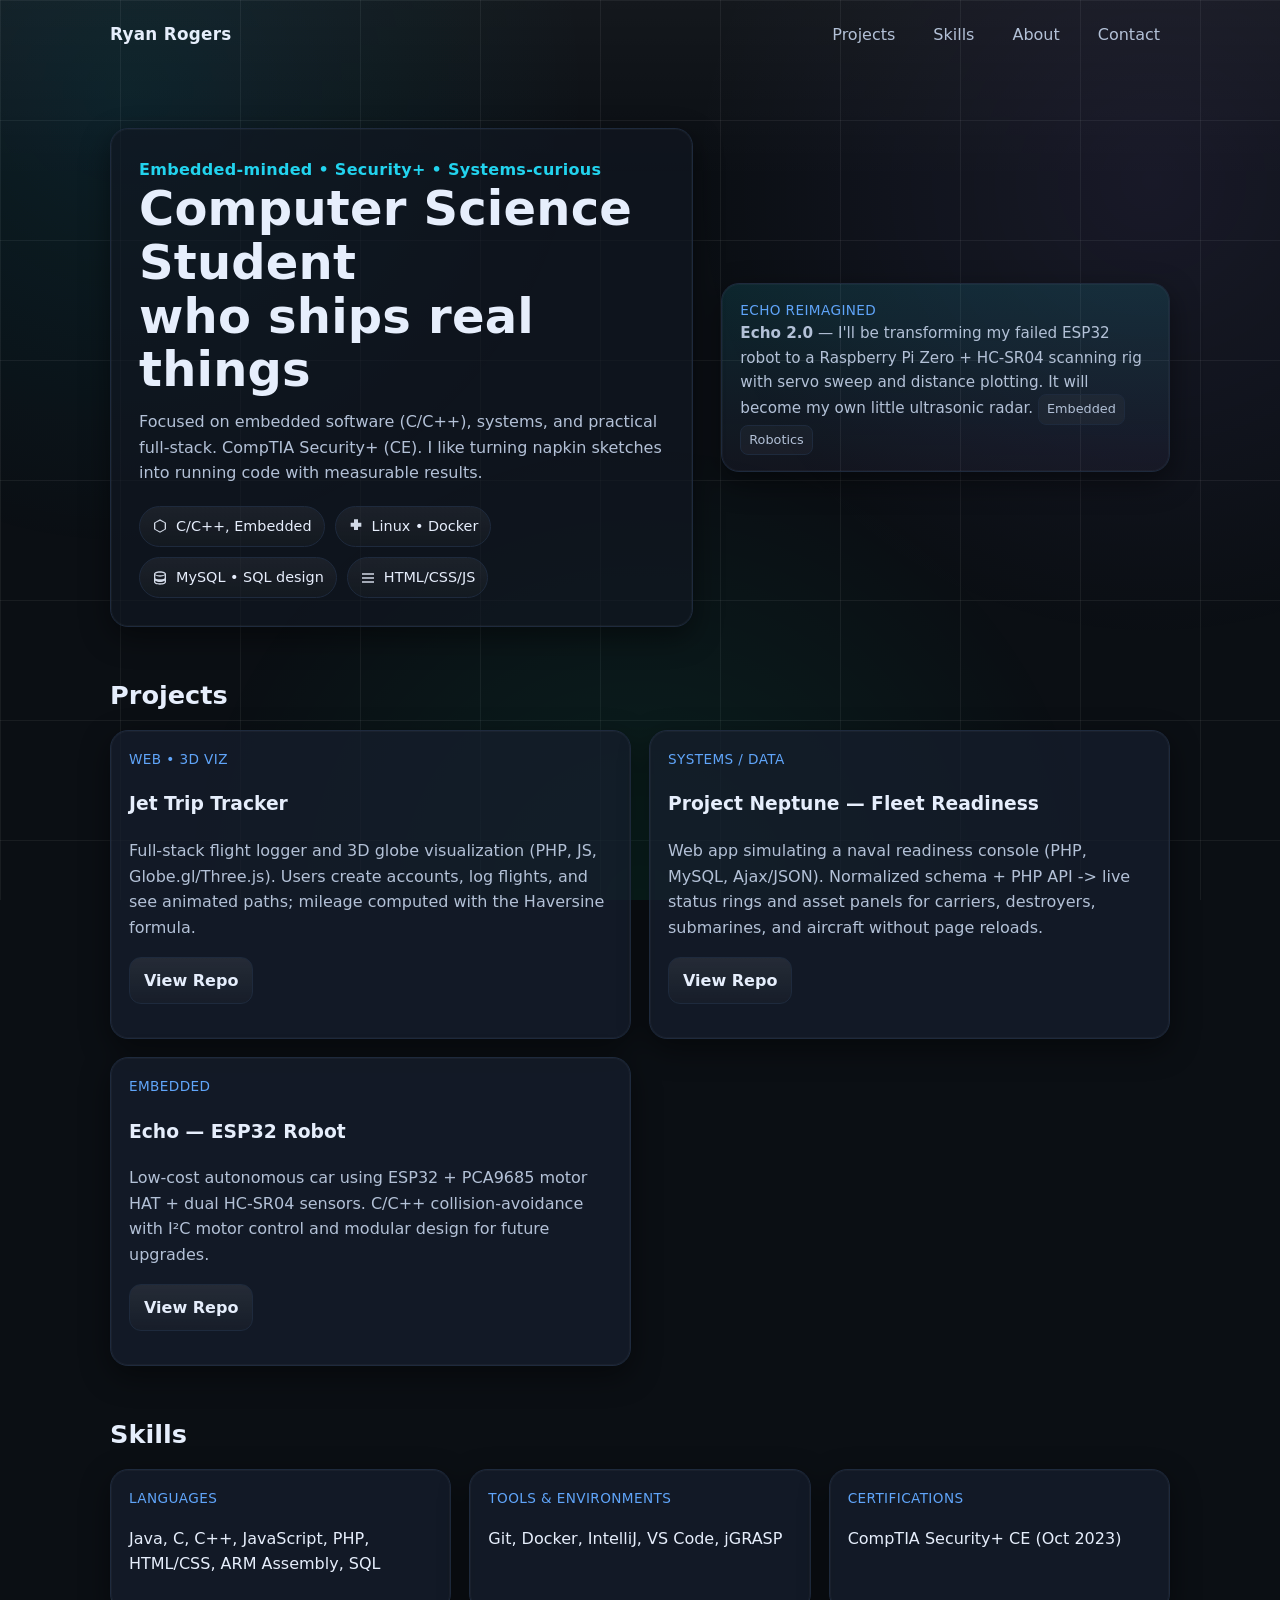
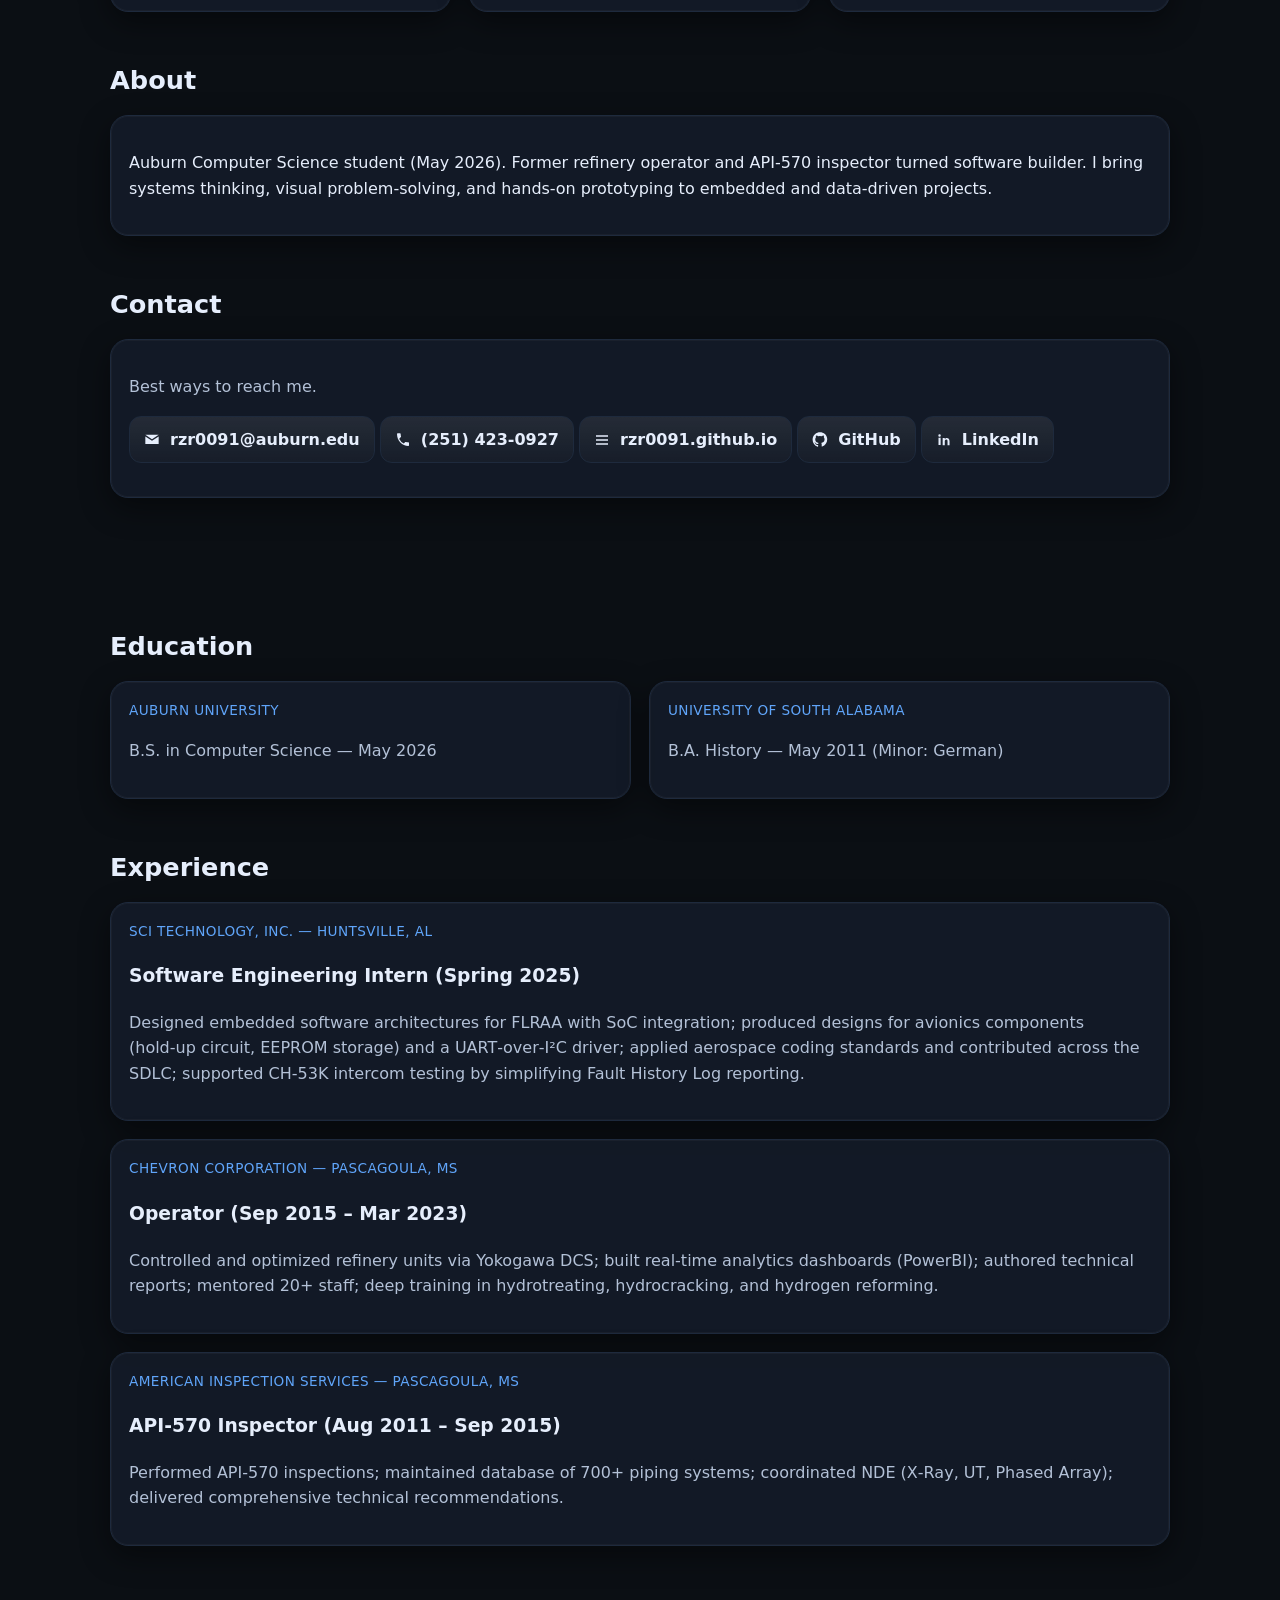
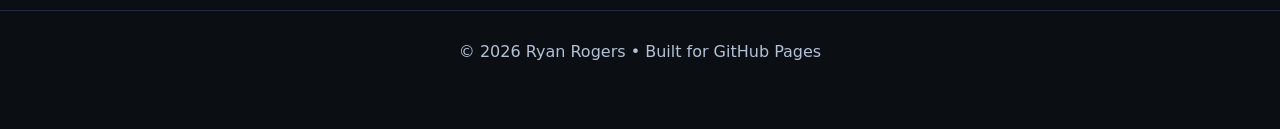
==== index.html @ a88a191d "Add files via upload" ====
<!DOCTYPE html>
<html lang="en">
<head>
  <meta charset="UTF-8" />
  <meta name="viewport" content="width=device-width, initial-scale=1" />
  <title>Broschefski • Portfolio</title>
  <meta name="description" content="Portfolio of a Computer Science student focusing on embedded systems, systems programming, and full‑stack projects." />
  
  <!-- Techy aesthetic with a dark, neon‑accented theme. No build tools needed. All in one file. -->
  <style>
    /* ----------------------
       THEME VARIABLES
       Tweak these to reskin the site fast.
    -----------------------*/
    :root {
      --bg: #0b0f14;            /* base background */
      --panel: rgba(17, 23, 34, .65); /* glass panels */
      --card: rgba(22, 30, 44, .75);
      --text: #e6eefc;          /* primary text */
      --muted: #b3c1d7;         /* secondary text */
      --accent: #22d3ee;        /* neon cyan */
      --accent-2: #60a5fa;      
      --accent-3: #00ffa8;      /* green mint */
      --line: #1e2a3d;          /* borders */
      --shadow: 0 10px 30px rgba(0,0,0,.45), inset 0 0 0 1px rgba(255,255,255,.03);
      --radius: 18px;
    }
    
    /* Optional: quick switch to Auburn-esque palette
       Uncomment to hint at Auburn while staying "techy"
    
    :root{
      --accent:#ff6b35;   
      --accent-2:#4f46e5; 
      --accent-3:#00ffa8; 
    }
    */

    /* --------------
       Base reset
    ---------------*/
    *, *::before, *::after { box-sizing: border-box; }
    html { scroll-behavior: smooth; }
    body {
      margin: 0; font-family: ui-sans-serif, system-ui, -apple-system, Segoe UI, Roboto, "Helvetica Neue", Arial, "Apple Color Emoji", "Segoe UI Emoji";
      color: var(--text); background: var(--bg); line-height: 1.6;
      min-height: 100dvh; overflow-x: hidden;
    }
    a { color: var(--accent); text-decoration: none; }
    a:hover { text-decoration: underline; }
    img { max-width: 100%; height: auto; display: block; }
    
    /* ----------------------
       Futuristic grid backdrop
    -----------------------*/
    .backdrop {
      position: fixed; inset: 0; z-index: -1;
      background:
        radial-gradient(60vmax 60vmax at 10% 10%, rgba(34,211,238,.085), transparent 60%),
        radial-gradient(60vmax 60vmax at 90% 20%, rgba(167,139,250,.085), transparent 60%),
        radial-gradient(60vmax 60vmax at 50% 100%, rgba(0,255,168,.08), transparent 60%),
        linear-gradient( to bottom, rgba(255,255,255,.04), rgba(255,255,255,0) 20% ),
        repeating-linear-gradient(
          to right,
          rgba(255,255,255,.06) 0 1px,
          transparent 1px 120px
        ),
        repeating-linear-gradient(
          to bottom,
          rgba(255,255,255,.06) 0 1px,
          transparent 1px 120px
        );
      filter: saturate(115%);
    }
    
    
      100% { transform: translateY(600%); }
    }

    /* ----------------------
       Shell layout
    -----------------------*/
    header {
      position: sticky; top: 0; z-index: 30;
      backdrop-filter: blur(8px); background: linear-gradient(to bottom, rgba(11,15,20,.85), transparent);
      border-bottom: 1px solid var(--line);
    }
    .nav {
      max-width: 1100px; margin: 0 auto; padding: 14px 20px; display: flex; align-items: center; gap: 18px;
    }
    .brand { font-weight: 700; letter-spacing: .3px; font-size: 1.05rem; color: var(--text); }
    .spacer { flex: 1; }
    .nav a { color: var(--muted); padding: 8px 10px; border-radius: 10px; }
    .nav a:hover { color: var(--text); background: rgba(255,255,255,.05); text-decoration: none; }

    main { max-width: 1100px; margin: 0 auto; padding: 40px 20px 80px; }

    /* ----------------------
       Hero
    -----------------------*/
    .hero {
      display: grid; grid-template-columns: 1.3fr 1fr; gap: 28px; align-items: center; margin-top: 18px; 
    }
    .hero-card {
      background: var(--panel); border: 1px solid var(--line); border-radius: var(--radius); box-shadow: var(--shadow);
      padding: 28px; position: relative; overflow: hidden;
    }
    .hero h1 {
      margin: 0 0 10px; font-size: clamp(2rem, 4vw, 3rem); line-height: 1.12;
      letter-spacing: .2px;
    }
    .kicker { color: var(--accent); font-weight: 700; letter-spacing: .3px; }
    .hero p { color: var(--muted); margin: 12px 0 20px; }
    .pillbar { display: flex; flex-wrap: wrap; gap: 10px; margin-top: 18px; }
    .pill {
      border: 1px solid var(--line); background: linear-gradient(180deg, rgba(255,255,255,.06), rgba(255,255,255,.02));
      padding: 8px 12px; border-radius: 999px; font-size: .9rem; color: var(--text);
      display: inline-flex; align-items: center; gap: 8px;
    }
    .pill svg { width: 16px; height: 16px; opacity: .9; }

    .hero-aside {
      display: grid; gap: 18px;
    }
    .badge {
      background: linear-gradient(180deg, rgba(34,211,238,.12), rgba(167,139,250,.05));
      border: 1px solid var(--line); border-radius: var(--radius); padding: 16px 18px; box-shadow: var(--shadow);
      color: var(--muted); font-size: .95rem;
    }

    /* ----------------------
       Sections
    -----------------------*/
    section { margin-top: 48px; }
    .section-title { font-size: 1.6rem; margin: 0 0 14px; }
    .grid {
      display: grid; gap: 18px; grid-template-columns: repeat(12, 1fr);
    }
    .card {
      grid-column: span 12; background: var(--card); border: 1px solid var(--line); border-radius: var(--radius); padding: 18px; box-shadow: var(--shadow);
      transition: transform .2s ease, box-shadow .2s ease, border-color .2s ease;
    }
    .card:hover { transform: translateY(-2px); border-color: rgba(34,211,238,.35); box-shadow: 0 10px 40px rgba(0,0,0,.55), 0 0 0 1px rgba(34,211,238,.25) inset; }

    /* 2-up, 3-up at wider screens */
    @media (min-width: 720px) { .span-6 { grid-column: span 6; } }
    @media (min-width: 980px) { .span-4 { grid-column: span 4; } }

    .muted { color: var(--muted); }
    .eyebrow { font-size: .85rem; letter-spacing: .4px; color: var(--accent-2); text-transform: uppercase; }

    .btn {
      display: inline-flex; align-items: center; gap: 10px; border: 1px solid var(--line);
      padding: 10px 14px; border-radius: 12px; background: linear-gradient(180deg, rgba(255,255,255,.08), rgba(255,255,255,.02));
      color: var(--text); text-decoration: none; font-weight: 600;
    }
    .btn:hover { border-color: rgba(34,211,238,.35); text-decoration: none; }

    /* ----------------------
       Footer
    -----------------------*/
    footer { margin-top: 64px; padding: 28px 20px 64px; color: var(--muted); text-align: center; border-top: 1px solid var(--line); }

    /* Small touches */
    .divider { height: 1px; background: linear-gradient(to right, transparent, var(--line), transparent); margin: 24px 0; }
    .tag { display:inline-block; font-size:.8rem; padding:4px 8px; border-radius: 8px; border:1px solid var(--line); background:rgba(255,255,255,.03); margin-right:6px; }
  </style>
</head>
<body>
  <div class="backdrop"></div>
  

  <header>
    <nav class="nav">
      <div class="brand">Ryan Rogers</div>
      <div class="spacer"></div>
      <a href="#projects">Projects</a>
      <a href="#skills">Skills</a>
      <a href="#about">About</a>
      <a href="#contact">Contact</a>
    </nav>
  </header>

  <main>
    <!-- HERO -->
    <section class="hero" id="top">
      <div class="hero-card">
        <div class="kicker">Embedded‑minded • Security+ • Systems‑curious</div>
        <h1>Computer Science Student<br/>who ships real things</h1>
        <p class="muted">
          Focused on embedded software (C/C++), systems, and practical full‑stack. CompTIA Security+ (CE). I like turning napkin sketches into running code with measurable results.
        </p>
        <div class="pillbar" aria-label="quick facts">
          <span class="pill" title="C/C++">
            <svg viewBox="0 0 24 24" aria-hidden="true"><path fill="currentColor" d="M12 2l9 5v10l-9 5-9-5V7l9-5zm0 2.2L5 7.6v8.8l7 3.9 7-3.9V7.6l-7-3.4z"/></svg>
            C/C++, Embedded
          </span>
          <span class="pill" title="Linux & Docker">
            <svg viewBox="0 0 24 24" aria-hidden="true"><path fill="currentColor" d="M20 7h-5V2h-6v5H4v6h5v5h6v-5h5z"/></svg>
            Linux • Docker
          </span>
          <span class="pill" title="Databases">
            <svg viewBox="0 0 24 24" aria-hidden="true"><path fill="currentColor" d="M12 2C7 2 3 3.79 3 6v12c0 2.21 4 4 9 4s9-1.79 9-4V6c0-2.21-4-4-9-4zm0 2c4.42 0 7 .99 7 2s-2.58 2-7 2-7-.99-7-2 2.58-2 7-2zm0 16c-4.42 0-7-.99-7-2v-2c1.68 1.23 4.64 2 7 2s5.32-.77 7-2v2c0 1.01-2.58 2-7 2zm0-6c-4.42 0-7-.99-7-2V8c1.68 1.23 4.64 2 7 2s5.32-.77 7-2v4c0 1.01-2.58 2-7 2z"/></svg>
            MySQL • SQL design
          </span>
          <span class="pill" title="Web stack">
            <svg viewBox="0 0 24 24" aria-hidden="true"><path fill="currentColor" d="M3 5h18v2H3zm0 6h18v2H3zm0 6h18v2H3z"/></svg>
            HTML/CSS/JS
          </span>
        </div>
      </div>
      <aside class="hero-aside">
        <div class="badge">
          <div class="eyebrow">Echo Reimagined</div>
          <div><strong>Echo 2.0</strong> — I'll be transforming my failed ESP32 robot to a Raspberry Pi Zero + HC‑SR04 scanning rig with servo sweep 
            and distance plotting. It will become my own little ultrasonic radar. <span class="tag">Embedded</span> <span class="tag">Robotics</span></div>
        </div>
      </aside>
    </section>

    <!-- PROJECTS -->
    <section id="projects">
      <h2 class="section-title">Projects</h2>
      <div class="grid">
        <article class="card span-6">
          <div class="eyebrow">Web • 3D Viz</div>
          <h3>Jet Trip Tracker</h3>
          <p class="muted">Full‑stack flight logger and 3D globe visualization (PHP, JS, Globe.gl/Three.js). Users create accounts, log flights, and see animated paths; mileage computed with the Haversine formula.</p>
          <p>
            <a class="btn" href="https://github.com/Ryanrzr0091/Projects/Jet Trip Tracker" target="_blank" rel="noopener">View Repo</a>
          </p>
        </article>
        <article class="card span-6">
          <div class="eyebrow">Systems / Data</div>
          <h3>Project Neptune — Fleet Readiness</h3>
          <p class="muted">Web app simulating a naval readiness console (PHP, MySQL, Ajax/JSON). Normalized schema + PHP API -> live status rings and asset panels for carriers, destroyers, submarines, and aircraft without page reloads.</p>
          <p>
            <a class="btn" href="https://github.com/Ryanrzr0091/Projects/Project Neptune" target="_blank" rel="noopener">View Repo</a>
          </p>
        </article>
        <article class="card span-6">
          <div class="eyebrow">Embedded</div>
          <h3>Echo — ESP32 Robot</h3>
          <p class="muted">Low‑cost autonomous car using ESP32 + PCA9685 motor HAT + dual HC‑SR04 sensors. C/C++ collision‑avoidance with I²C motor control and modular design for future upgrades.</p>
          <p>
            <a class="btn" href="https://github.com/Ryanrzr0091/Projects/Echo" target="_blank" rel="noopener">View Repo</a>
          </p>
        </article>
      </div>
    </section>

    <!-- SKILLS -->
    <section id="skills">
      <h2 class="section-title">Skills</h2>
      <div class="grid">
        <div class="card span-4">
          <div class="eyebrow">Languages</div>
          <p>Java, C, C++, JavaScript, PHP, HTML/CSS, ARM Assembly, SQL</p>
        </div>
        <div class="card span-4">
          <div class="eyebrow">Tools & Environments</div>
          <p>Git, Docker, IntelliJ, VS Code, jGRASP</p>
        </div>
        <div class="card span-4">
          <div class="eyebrow">Certifications</div>
          <p>CompTIA Security+ CE (Oct 2023)</p>
        </div>
      </div>
    </section>

    <!-- ABOUT -->
    <section id="about">
      <h2 class="section-title">About</h2>
      <div class="card">
        <p>Auburn Computer Science student (May 2026). Former refinery operator and API‑570 inspector turned software builder. 
            I bring systems thinking, visual problem‑solving, and hands‑on prototyping to embedded and data‑driven projects.</p>
      </div>
    </section>

    <!-- CONTACT -->
    <section id="contact">
      <h2 class="section-title">Contact</h2>
      <div class="card">
        <p class="muted">Best ways to reach me.</p>
        <p>
          <a class="btn" href="mailto:rzr0091@auburn.edu" rel="noopener">
            <svg viewBox="0 0 24 24" width="16" height="16" aria-hidden="true"><path fill="currentColor" d="M12 13L2 6.76V18h20V6.76L12 13zM12 11L2 4h20l-10 7z"/></svg>
            rzr0091@auburn.edu
          </a>
          <a class="btn" href="tel:+12514230927" rel="noopener">
            <svg viewBox="0 0 24 24" width="16" height="16" aria-hidden="true"><path fill="currentColor" d="M6.62 10.79a15.05 15.05 0 006.59 6.59l2.2-2.2a1 1 0 011.01-.24c1.12.37 2.33.57 3.58.57a1 1 0 011 1V20a1 1 0 01-1 1C10.85 21 3 13.15 3 3a1 1 0 011-1h3.5a1 1 0 011 1c0 1.25.2 2.46.57 3.58a1 1 0 01-.24 1.01l-2.2 2.2z"/></svg>
            (251) 423‑0927
          </a>
          <a class="btn" href="https://rzr0091.github.io" target="_blank" rel="noopener">
            <svg viewBox="0 0 24 24" width="16" height="16" aria-hidden="true"><path fill="currentColor" d="M3 5h18v2H3zm0 6h18v2H3zm0 6h18v2H3z"/></svg>
            rzr0091.github.io
          </a>
          <a class="btn" href="https://github.com/rzr0091" target="_blank" rel="noopener">
            <svg viewBox="0 0 24 24" width="16" height="16" aria-hidden="true"><path fill="currentColor" d="M12 .5C5.73.5.9 5.33.9 11.6c0 4.87 3.16 9 7.55 10.45.55.1.76-.24.76-.54 0-.27-.01-1.16-.02-2.1-3.07.67-3.72-1.3-3.72-1.3-.5-1.26-1.23-1.6-1.23-1.6-1-.68.07-.67.07-.67 1.1.08 1.68 1.12 1.68 1.12.98 1.67 2.57 1.19 3.2.9.1-.71.38-1.19.69-1.46-2.45-.28-5.02-1.22-5.02-5.43 0-1.2.43-2.18 1.12-2.95-.11-.28-.49-1.41.1-2.93 0 0 .92-.3 3.02 1.13a10.5 10.5 0 015.5 0c2.1-1.43 3.02-1.13 3.02-1.13.59 1.52.21 2.65.1 2.93.69.77 1.12 1.75 1.12 2.95 0 4.22-2.58 5.14-5.03 5.41.39.33.74.97.74 1.96 0 1.41-.01 2.55-.01 2.9 0 .3.2.65.77.54 4.38-1.46 7.54-5.59 7.54-10.45C23.1 5.33 18.27.5 12 .5z"/></svg>
            GitHub
          </a>
          <a class="btn" href="https://www.linkedin.com/in/ryanrogers0091/" target="_blank" rel="noopener">
            <svg viewBox="0 0 24 24" width="16" height="16" aria-hidden="true"><path fill="currentColor" d="M6.94 8.5H3.75v11h3.19v-11zM5.35 3.5a1.86 1.86 0 100 3.72 1.86 1.86 0 000-3.72zM20.25 13.54c0-3.2-1.7-4.69-3.97-4.69-1.83 0-2.65 1.01-3.11 1.72v-1.57H10v11h3.17v-5.83c0-1.54.29-3.04 2.21-3.04 1.9 0 1.92 1.77 1.92 3.14v5.73h3.0v-6.46z"/></svg>
            LinkedIn
          </a>
        </p>
      </div>
    </section>
  </main>

  <section id="education" class="container">
    <main style="max-width:1100px;margin:0 auto;padding:0 20px;">
      <h2 class="section-title">Education</h2>
      <div class="grid">
        <div class="card span-6">
          <div class="eyebrow">Auburn University</div>
          <p class="muted">B.S. in Computer Science — May 2026</p>
        </div>
        <div class="card span-6">
          <div class="eyebrow">University of South Alabama</div>
          <p class="muted">B.A. History — May 2011 (Minor: German)</p>
        </div>
      </div>
    </main>
  </section>

  <section id="experience" class="container">
    <main style="max-width:1100px;margin:0 auto;padding:0 20px;">
      <h2 class="section-title">Experience</h2>
      <div class="grid">
        <div class="card span-12">
          <div class="eyebrow">SCI Technology, Inc. — Huntsville, AL</div>
          <h3>Software Engineering Intern (Spring 2025)</h3>
          <p class="muted">Designed embedded software architectures for FLRAA with SoC integration; produced designs for avionics components (hold‑up circuit, EEPROM storage) and a UART‑over‑I²C driver; applied aerospace coding standards and contributed across the SDLC; supported CH‑53K intercom testing by simplifying Fault History Log reporting.</p>
        </div>
        <div class="card span-12">
          <div class="eyebrow">Chevron Corporation — Pascagoula, MS</div>
          <h3>Operator (Sep 2015 – Mar 2023)</h3>
          <p class="muted">Controlled and optimized refinery units via Yokogawa DCS; built real‑time analytics dashboards (PowerBI); authored technical reports; mentored 20+ staff; deep training in hydrotreating, hydrocracking, and hydrogen reforming.</p>
        </div>
        <div class="card span-12">
          <div class="eyebrow">American Inspection Services — Pascagoula, MS</div>
          <h3>API‑570 Inspector (Aug 2011 – Sep 2015)</h3>
          <p class="muted">Performed API‑570 inspections; maintained database of 700+ piping systems; coordinated NDE (X‑Ray, UT, Phased Array); delivered comprehensive technical recommendations.</p>
        </div>
      </div>
    </main>
  </section>

  <footer>
    <div>© <span id="year"></span> Ryan Rogers • Built for GitHub Pages</div>
  </footer>

  <script>
    // set current year
    document.getElementById('year').textContent = new Date().getFullYear();
  </script>
</body>
</html>
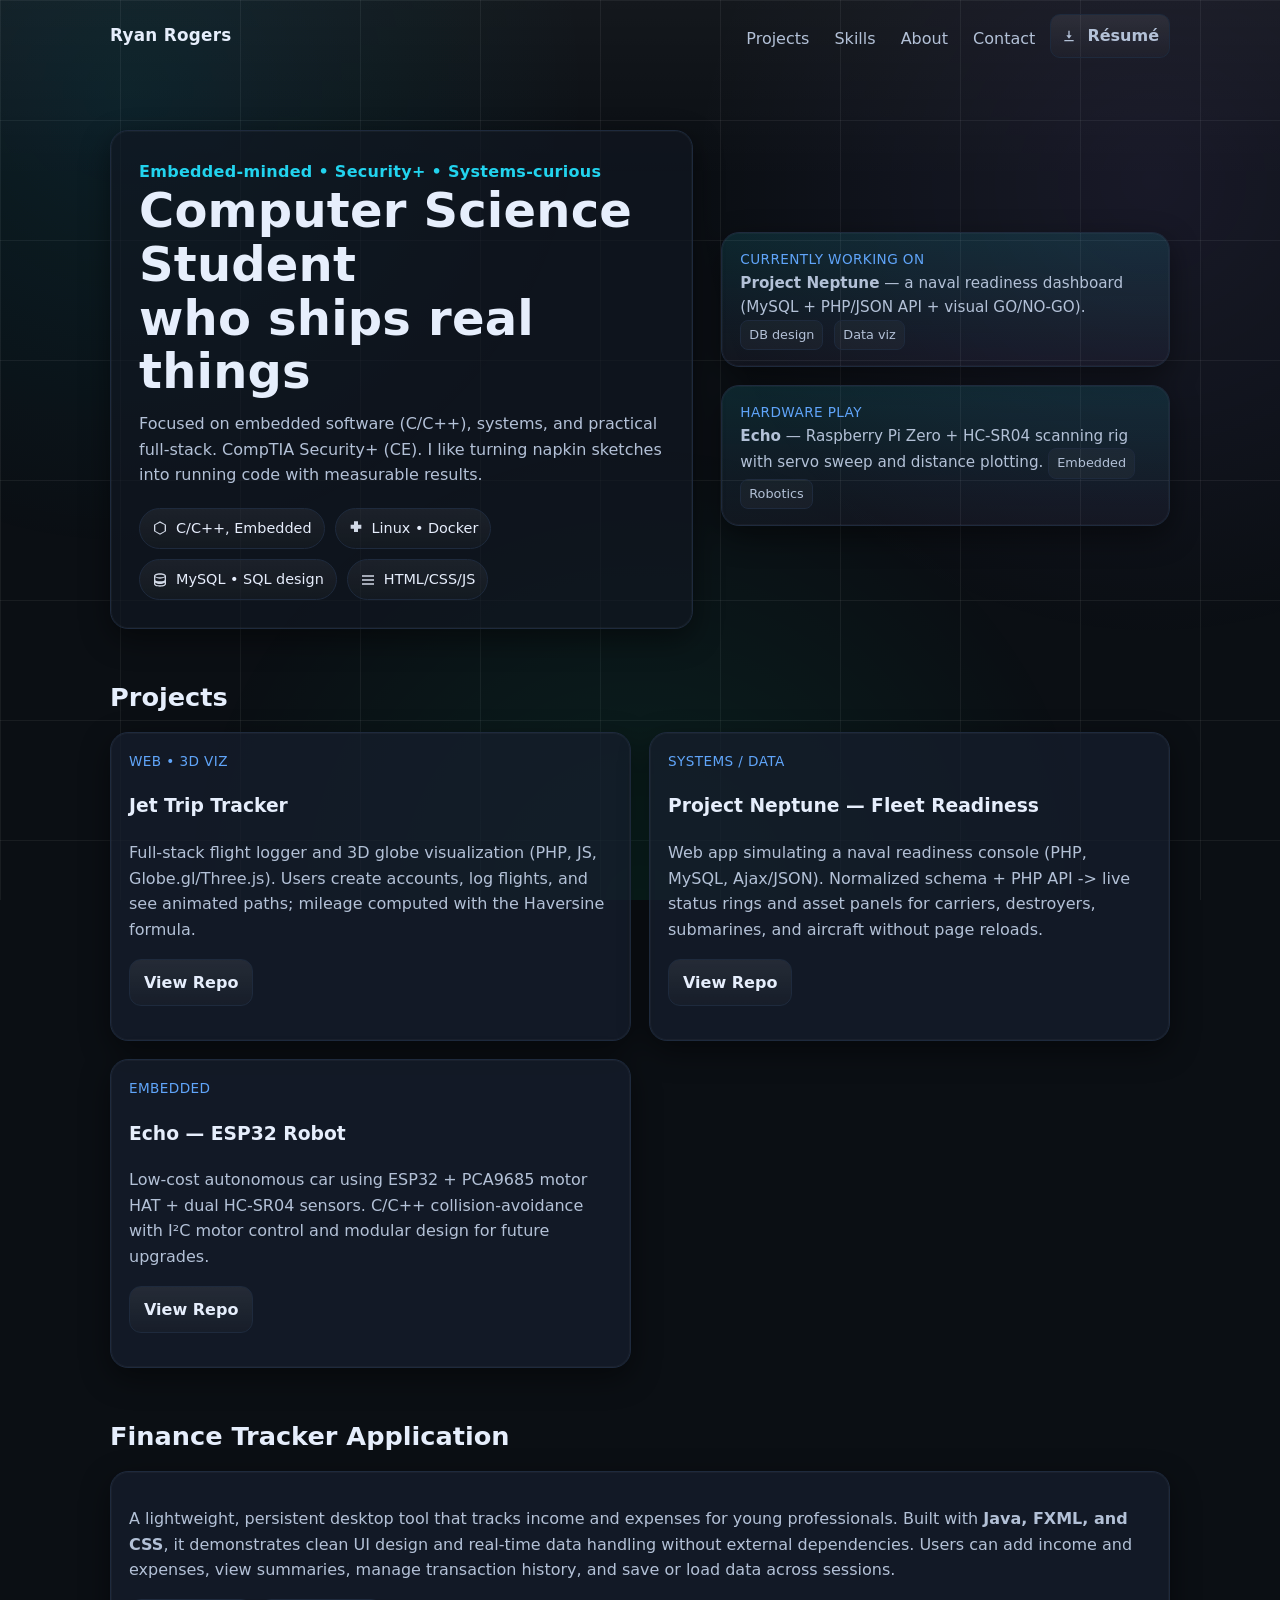
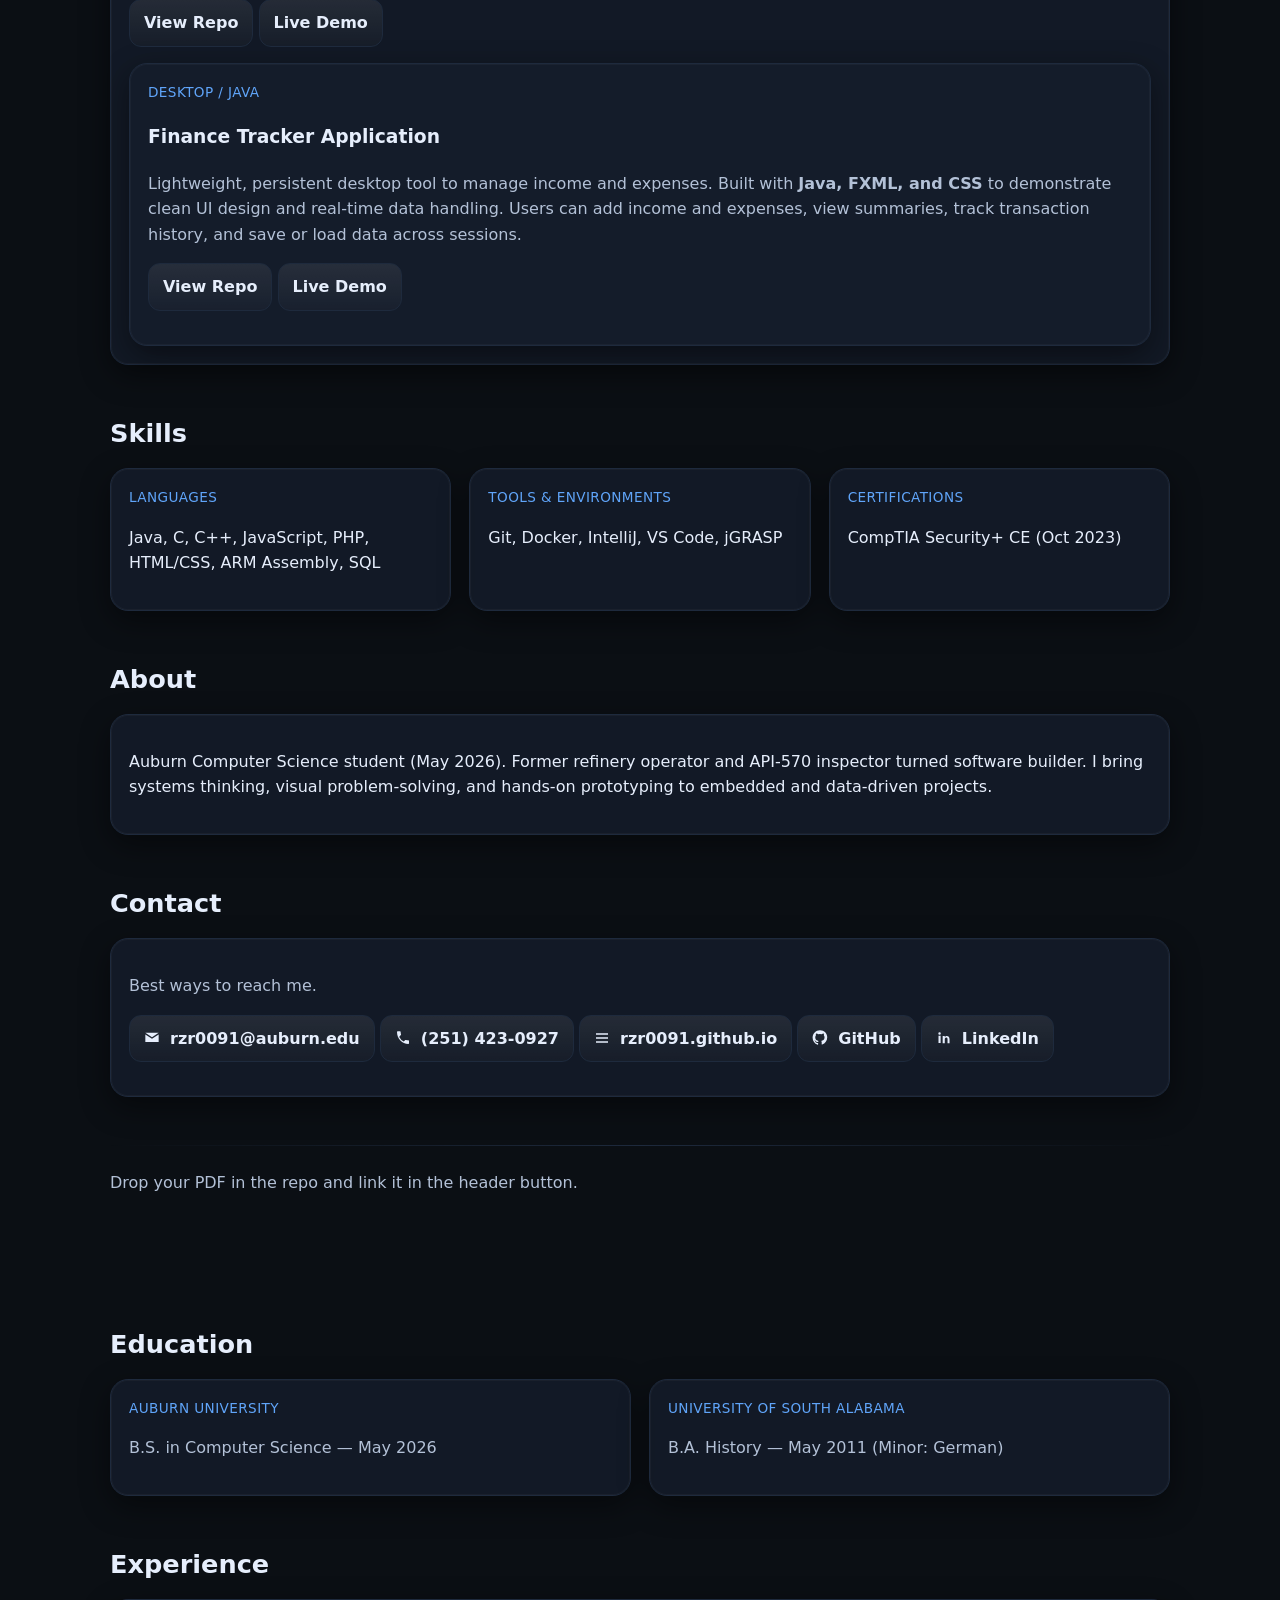
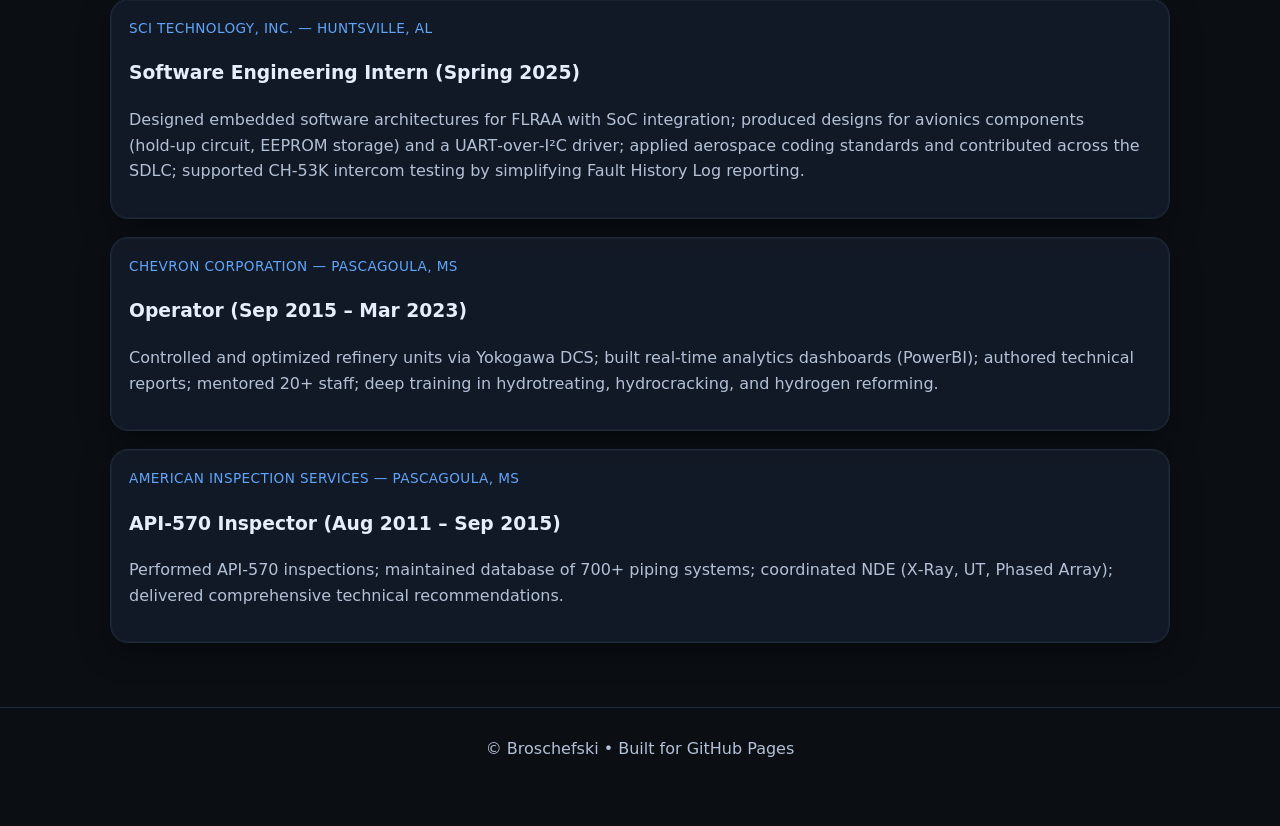
==== commit 4bb6d77e: "Update index.html" ====
--- a/index.html
+++ b/index.html
@@ -1,359 +1,425 @@
-<!DOCTYPE html>
-<html lang="en">
-<head>
-  <meta charset="UTF-8" />
-  <meta name="viewport" content="width=device-width, initial-scale=1" />
-  <title>Broschefski • Portfolio</title>
-  <meta name="description" content="Portfolio of a Computer Science student focusing on embedded systems, systems programming, and full‑stack projects." />
-  
-  <!-- Techy aesthetic with a dark, neon‑accented theme. No build tools needed. All in one file. -->
-  <style>
-    /* ----------------------
-       THEME VARIABLES
-       Tweak these to reskin the site fast.
-    -----------------------*/
-    :root {
-      --bg: #0b0f14;            /* base background */
-      --panel: rgba(17, 23, 34, .65); /* glass panels */
-      --card: rgba(22, 30, 44, .75);
-      --text: #e6eefc;          /* primary text */
-      --muted: #b3c1d7;         /* secondary text */
-      --accent: #22d3ee;        /* neon cyan */
-      --accent-2: #60a5fa;      
-      --accent-3: #00ffa8;      /* green mint */
-      --line: #1e2a3d;          /* borders */
-      --shadow: 0 10px 30px rgba(0,0,0,.45), inset 0 0 0 1px rgba(255,255,255,.03);
-      --radius: 18px;
-    }
-    
-    /* Optional: quick switch to Auburn-esque palette
-       Uncomment to hint at Auburn while staying "techy"
-    
-    :root{
-      --accent:#ff6b35;   
-      --accent-2:#4f46e5; 
-      --accent-3:#00ffa8; 
-    }
-    */
-
-    /* --------------
-       Base reset
-    ---------------*/
-    *, *::before, *::after { box-sizing: border-box; }
-    html { scroll-behavior: smooth; }
-    body {
-      margin: 0; font-family: ui-sans-serif, system-ui, -apple-system, Segoe UI, Roboto, "Helvetica Neue", Arial, "Apple Color Emoji", "Segoe UI Emoji";
-      color: var(--text); background: var(--bg); line-height: 1.6;
-      min-height: 100dvh; overflow-x: hidden;
-    }
-    a { color: var(--accent); text-decoration: none; }
-    a:hover { text-decoration: underline; }
-    img { max-width: 100%; height: auto; display: block; }
-    
-    /* ----------------------
-       Futuristic grid backdrop
-    -----------------------*/
-    .backdrop {
-      position: fixed; inset: 0; z-index: -1;
-      background:
-        radial-gradient(60vmax 60vmax at 10% 10%, rgba(34,211,238,.085), transparent 60%),
-        radial-gradient(60vmax 60vmax at 90% 20%, rgba(167,139,250,.085), transparent 60%),
-        radial-gradient(60vmax 60vmax at 50% 100%, rgba(0,255,168,.08), transparent 60%),
-        linear-gradient( to bottom, rgba(255,255,255,.04), rgba(255,255,255,0) 20% ),
-        repeating-linear-gradient(
-          to right,
-          rgba(255,255,255,.06) 0 1px,
-          transparent 1px 120px
-        ),
-        repeating-linear-gradient(
-          to bottom,
-          rgba(255,255,255,.06) 0 1px,
-          transparent 1px 120px
-        );
-      filter: saturate(115%);
-    }
-    
-    
-      100% { transform: translateY(600%); }
-    }
-
-    /* ----------------------
-       Shell layout
-    -----------------------*/
-    header {
-      position: sticky; top: 0; z-index: 30;
-      backdrop-filter: blur(8px); background: linear-gradient(to bottom, rgba(11,15,20,.85), transparent);
-      border-bottom: 1px solid var(--line);
-    }
-    .nav {
-      max-width: 1100px; margin: 0 auto; padding: 14px 20px; display: flex; align-items: center; gap: 18px;
-    }
-    .brand { font-weight: 700; letter-spacing: .3px; font-size: 1.05rem; color: var(--text); }
-    .spacer { flex: 1; }
-    .nav a { color: var(--muted); padding: 8px 10px; border-radius: 10px; }
-    .nav a:hover { color: var(--text); background: rgba(255,255,255,.05); text-decoration: none; }
-
-    main { max-width: 1100px; margin: 0 auto; padding: 40px 20px 80px; }
-
-    /* ----------------------
-       Hero
-    -----------------------*/
-    .hero {
-      display: grid; grid-template-columns: 1.3fr 1fr; gap: 28px; align-items: center; margin-top: 18px; 
-    }
-    .hero-card {
-      background: var(--panel); border: 1px solid var(--line); border-radius: var(--radius); box-shadow: var(--shadow);
-      padding: 28px; position: relative; overflow: hidden;
-    }
-    .hero h1 {
-      margin: 0 0 10px; font-size: clamp(2rem, 4vw, 3rem); line-height: 1.12;
-      letter-spacing: .2px;
-    }
-    .kicker { color: var(--accent); font-weight: 700; letter-spacing: .3px; }
-    .hero p { color: var(--muted); margin: 12px 0 20px; }
-    .pillbar { display: flex; flex-wrap: wrap; gap: 10px; margin-top: 18px; }
-    .pill {
-      border: 1px solid var(--line); background: linear-gradient(180deg, rgba(255,255,255,.06), rgba(255,255,255,.02));
-      padding: 8px 12px; border-radius: 999px; font-size: .9rem; color: var(--text);
-      display: inline-flex; align-items: center; gap: 8px;
-    }
-    .pill svg { width: 16px; height: 16px; opacity: .9; }
-
-    .hero-aside {
-      display: grid; gap: 18px;
-    }
-    .badge {
-      background: linear-gradient(180deg, rgba(34,211,238,.12), rgba(167,139,250,.05));
-      border: 1px solid var(--line); border-radius: var(--radius); padding: 16px 18px; box-shadow: var(--shadow);
-      color: var(--muted); font-size: .95rem;
-    }
-
-    /* ----------------------
-       Sections
-    -----------------------*/
-    section { margin-top: 48px; }
-    .section-title { font-size: 1.6rem; margin: 0 0 14px; }
-    .grid {
-      display: grid; gap: 18px; grid-template-columns: repeat(12, 1fr);
-    }
-    .card {
-      grid-column: span 12; background: var(--card); border: 1px solid var(--line); border-radius: var(--radius); padding: 18px; box-shadow: var(--shadow);
-      transition: transform .2s ease, box-shadow .2s ease, border-color .2s ease;
-    }
-    .card:hover { transform: translateY(-2px); border-color: rgba(34,211,238,.35); box-shadow: 0 10px 40px rgba(0,0,0,.55), 0 0 0 1px rgba(34,211,238,.25) inset; }
-
-    /* 2-up, 3-up at wider screens */
-    @media (min-width: 720px) { .span-6 { grid-column: span 6; } }
-    @media (min-width: 980px) { .span-4 { grid-column: span 4; } }
-
-    .muted { color: var(--muted); }
-    .eyebrow { font-size: .85rem; letter-spacing: .4px; color: var(--accent-2); text-transform: uppercase; }
-
-    .btn {
-      display: inline-flex; align-items: center; gap: 10px; border: 1px solid var(--line);
-      padding: 10px 14px; border-radius: 12px; background: linear-gradient(180deg, rgba(255,255,255,.08), rgba(255,255,255,.02));
-      color: var(--text); text-decoration: none; font-weight: 600;
-    }
-    .btn:hover { border-color: rgba(34,211,238,.35); text-decoration: none; }
-
-    /* ----------------------
-       Footer
-    -----------------------*/
-    footer { margin-top: 64px; padding: 28px 20px 64px; color: var(--muted); text-align: center; border-top: 1px solid var(--line); }
-
-    /* Small touches */
-    .divider { height: 1px; background: linear-gradient(to right, transparent, var(--line), transparent); margin: 24px 0; }
-    .tag { display:inline-block; font-size:.8rem; padding:4px 8px; border-radius: 8px; border:1px solid var(--line); background:rgba(255,255,255,.03); margin-right:6px; }
-  </style>
-</head>
-<body>
-  <div class="backdrop"></div>
-  
-
-  <header>
-    <nav class="nav">
-      <div class="brand">Ryan Rogers</div>
-      <div class="spacer"></div>
-      <a href="#projects">Projects</a>
-      <a href="#skills">Skills</a>
-      <a href="#about">About</a>
-      <a href="#contact">Contact</a>
-    </nav>
-  </header>
-
-  <main>
-    <!-- HERO -->
-    <section class="hero" id="top">
-      <div class="hero-card">
-        <div class="kicker">Embedded‑minded • Security+ • Systems‑curious</div>
-        <h1>Computer Science Student<br/>who ships real things</h1>
-        <p class="muted">
-          Focused on embedded software (C/C++), systems, and practical full‑stack. CompTIA Security+ (CE). I like turning napkin sketches into running code with measurable results.
-        </p>
-        <div class="pillbar" aria-label="quick facts">
-          <span class="pill" title="C/C++">
-            <svg viewBox="0 0 24 24" aria-hidden="true"><path fill="currentColor" d="M12 2l9 5v10l-9 5-9-5V7l9-5zm0 2.2L5 7.6v8.8l7 3.9 7-3.9V7.6l-7-3.4z"/></svg>
-            C/C++, Embedded
-          </span>
-          <span class="pill" title="Linux & Docker">
-            <svg viewBox="0 0 24 24" aria-hidden="true"><path fill="currentColor" d="M20 7h-5V2h-6v5H4v6h5v5h6v-5h5z"/></svg>
-            Linux • Docker
-          </span>
-          <span class="pill" title="Databases">
-            <svg viewBox="0 0 24 24" aria-hidden="true"><path fill="currentColor" d="M12 2C7 2 3 3.79 3 6v12c0 2.21 4 4 9 4s9-1.79 9-4V6c0-2.21-4-4-9-4zm0 2c4.42 0 7 .99 7 2s-2.58 2-7 2-7-.99-7-2 2.58-2 7-2zm0 16c-4.42 0-7-.99-7-2v-2c1.68 1.23 4.64 2 7 2s5.32-.77 7-2v2c0 1.01-2.58 2-7 2zm0-6c-4.42 0-7-.99-7-2V8c1.68 1.23 4.64 2 7 2s5.32-.77 7-2v4c0 1.01-2.58 2-7 2z"/></svg>
-            MySQL • SQL design
-          </span>
-          <span class="pill" title="Web stack">
-            <svg viewBox="0 0 24 24" aria-hidden="true"><path fill="currentColor" d="M3 5h18v2H3zm0 6h18v2H3zm0 6h18v2H3z"/></svg>
-            HTML/CSS/JS
-          </span>
-        </div>
-      </div>
-      <aside class="hero-aside">
-        <div class="badge">
-          <div class="eyebrow">Echo Reimagined</div>
-          <div><strong>Echo 2.0</strong> — I'll be transforming my failed ESP32 robot to a Raspberry Pi Zero + HC‑SR04 scanning rig with servo sweep 
-            and distance plotting. It will become my own little ultrasonic radar. <span class="tag">Embedded</span> <span class="tag">Robotics</span></div>
-        </div>
-      </aside>
-    </section>
-
-    <!-- PROJECTS -->
-    <section id="projects">
-      <h2 class="section-title">Projects</h2>
-      <div class="grid">
-        <article class="card span-6">
-          <div class="eyebrow">Web • 3D Viz</div>
-          <h3>Jet Trip Tracker</h3>
-          <p class="muted">Full‑stack flight logger and 3D globe visualization (PHP, JS, Globe.gl/Three.js). Users create accounts, log flights, and see animated paths; mileage computed with the Haversine formula.</p>
-          <p>
-            <a class="btn" href="https://github.com/Ryanrzr0091/Projects/Jet Trip Tracker" target="_blank" rel="noopener">View Repo</a>
-          </p>
-        </article>
-        <article class="card span-6">
-          <div class="eyebrow">Systems / Data</div>
-          <h3>Project Neptune — Fleet Readiness</h3>
-          <p class="muted">Web app simulating a naval readiness console (PHP, MySQL, Ajax/JSON). Normalized schema + PHP API -> live status rings and asset panels for carriers, destroyers, submarines, and aircraft without page reloads.</p>
-          <p>
-            <a class="btn" href="https://github.com/Ryanrzr0091/Projects/Project Neptune" target="_blank" rel="noopener">View Repo</a>
-          </p>
-        </article>
-        <article class="card span-6">
-          <div class="eyebrow">Embedded</div>
-          <h3>Echo — ESP32 Robot</h3>
-          <p class="muted">Low‑cost autonomous car using ESP32 + PCA9685 motor HAT + dual HC‑SR04 sensors. C/C++ collision‑avoidance with I²C motor control and modular design for future upgrades.</p>
-          <p>
-            <a class="btn" href="https://github.com/Ryanrzr0091/Projects/Echo" target="_blank" rel="noopener">View Repo</a>
-          </p>
-        </article>
-      </div>
-    </section>
-
-    <!-- SKILLS -->
-    <section id="skills">
-      <h2 class="section-title">Skills</h2>
-      <div class="grid">
-        <div class="card span-4">
-          <div class="eyebrow">Languages</div>
-          <p>Java, C, C++, JavaScript, PHP, HTML/CSS, ARM Assembly, SQL</p>
-        </div>
-        <div class="card span-4">
-          <div class="eyebrow">Tools & Environments</div>
-          <p>Git, Docker, IntelliJ, VS Code, jGRASP</p>
-        </div>
-        <div class="card span-4">
-          <div class="eyebrow">Certifications</div>
-          <p>CompTIA Security+ CE (Oct 2023)</p>
-        </div>
-      </div>
-    </section>
-
-    <!-- ABOUT -->
-    <section id="about">
-      <h2 class="section-title">About</h2>
-      <div class="card">
-        <p>Auburn Computer Science student (May 2026). Former refinery operator and API‑570 inspector turned software builder. 
-            I bring systems thinking, visual problem‑solving, and hands‑on prototyping to embedded and data‑driven projects.</p>
-      </div>
-    </section>
-
-    <!-- CONTACT -->
-    <section id="contact">
-      <h2 class="section-title">Contact</h2>
-      <div class="card">
-        <p class="muted">Best ways to reach me.</p>
-        <p>
-          <a class="btn" href="mailto:rzr0091@auburn.edu" rel="noopener">
-            <svg viewBox="0 0 24 24" width="16" height="16" aria-hidden="true"><path fill="currentColor" d="M12 13L2 6.76V18h20V6.76L12 13zM12 11L2 4h20l-10 7z"/></svg>
-            rzr0091@auburn.edu
-          </a>
-          <a class="btn" href="tel:+12514230927" rel="noopener">
-            <svg viewBox="0 0 24 24" width="16" height="16" aria-hidden="true"><path fill="currentColor" d="M6.62 10.79a15.05 15.05 0 006.59 6.59l2.2-2.2a1 1 0 011.01-.24c1.12.37 2.33.57 3.58.57a1 1 0 011 1V20a1 1 0 01-1 1C10.85 21 3 13.15 3 3a1 1 0 011-1h3.5a1 1 0 011 1c0 1.25.2 2.46.57 3.58a1 1 0 01-.24 1.01l-2.2 2.2z"/></svg>
-            (251) 423‑0927
-          </a>
-          <a class="btn" href="https://rzr0091.github.io" target="_blank" rel="noopener">
-            <svg viewBox="0 0 24 24" width="16" height="16" aria-hidden="true"><path fill="currentColor" d="M3 5h18v2H3zm0 6h18v2H3zm0 6h18v2H3z"/></svg>
-            rzr0091.github.io
-          </a>
-          <a class="btn" href="https://github.com/rzr0091" target="_blank" rel="noopener">
-            <svg viewBox="0 0 24 24" width="16" height="16" aria-hidden="true"><path fill="currentColor" d="M12 .5C5.73.5.9 5.33.9 11.6c0 4.87 3.16 9 7.55 10.45.55.1.76-.24.76-.54 0-.27-.01-1.16-.02-2.1-3.07.67-3.72-1.3-3.72-1.3-.5-1.26-1.23-1.6-1.23-1.6-1-.68.07-.67.07-.67 1.1.08 1.68 1.12 1.68 1.12.98 1.67 2.57 1.19 3.2.9.1-.71.38-1.19.69-1.46-2.45-.28-5.02-1.22-5.02-5.43 0-1.2.43-2.18 1.12-2.95-.11-.28-.49-1.41.1-2.93 0 0 .92-.3 3.02 1.13a10.5 10.5 0 015.5 0c2.1-1.43 3.02-1.13 3.02-1.13.59 1.52.21 2.65.1 2.93.69.77 1.12 1.75 1.12 2.95 0 4.22-2.58 5.14-5.03 5.41.39.33.74.97.74 1.96 0 1.41-.01 2.55-.01 2.9 0 .3.2.65.77.54 4.38-1.46 7.54-5.59 7.54-10.45C23.1 5.33 18.27.5 12 .5z"/></svg>
-            GitHub
-          </a>
-          <a class="btn" href="https://www.linkedin.com/in/ryanrogers0091/" target="_blank" rel="noopener">
-            <svg viewBox="0 0 24 24" width="16" height="16" aria-hidden="true"><path fill="currentColor" d="M6.94 8.5H3.75v11h3.19v-11zM5.35 3.5a1.86 1.86 0 100 3.72 1.86 1.86 0 000-3.72zM20.25 13.54c0-3.2-1.7-4.69-3.97-4.69-1.83 0-2.65 1.01-3.11 1.72v-1.57H10v11h3.17v-5.83c0-1.54.29-3.04 2.21-3.04 1.9 0 1.92 1.77 1.92 3.14v5.73h3.0v-6.46z"/></svg>
-            LinkedIn
-          </a>
-        </p>
-      </div>
-    </section>
-  </main>
-
-  <section id="education" class="container">
-    <main style="max-width:1100px;margin:0 auto;padding:0 20px;">
-      <h2 class="section-title">Education</h2>
-      <div class="grid">
-        <div class="card span-6">
-          <div class="eyebrow">Auburn University</div>
-          <p class="muted">B.S. in Computer Science — May 2026</p>
-        </div>
-        <div class="card span-6">
-          <div class="eyebrow">University of South Alabama</div>
-          <p class="muted">B.A. History — May 2011 (Minor: German)</p>
-        </div>
-      </div>
-    </main>
-  </section>
-
-  <section id="experience" class="container">
-    <main style="max-width:1100px;margin:0 auto;padding:0 20px;">
-      <h2 class="section-title">Experience</h2>
-      <div class="grid">
-        <div class="card span-12">
-          <div class="eyebrow">SCI Technology, Inc. — Huntsville, AL</div>
-          <h3>Software Engineering Intern (Spring 2025)</h3>
-          <p class="muted">Designed embedded software architectures for FLRAA with SoC integration; produced designs for avionics components (hold‑up circuit, EEPROM storage) and a UART‑over‑I²C driver; applied aerospace coding standards and contributed across the SDLC; supported CH‑53K intercom testing by simplifying Fault History Log reporting.</p>
-        </div>
-        <div class="card span-12">
-          <div class="eyebrow">Chevron Corporation — Pascagoula, MS</div>
-          <h3>Operator (Sep 2015 – Mar 2023)</h3>
-          <p class="muted">Controlled and optimized refinery units via Yokogawa DCS; built real‑time analytics dashboards (PowerBI); authored technical reports; mentored 20+ staff; deep training in hydrotreating, hydrocracking, and hydrogen reforming.</p>
-        </div>
-        <div class="card span-12">
-          <div class="eyebrow">American Inspection Services — Pascagoula, MS</div>
-          <h3>API‑570 Inspector (Aug 2011 – Sep 2015)</h3>
-          <p class="muted">Performed API‑570 inspections; maintained database of 700+ piping systems; coordinated NDE (X‑Ray, UT, Phased Array); delivered comprehensive technical recommendations.</p>
-        </div>
-      </div>
-    </main>
-  </section>
-
-  <footer>
-    <div>© <span id="year"></span> Ryan Rogers • Built for GitHub Pages</div>
-  </footer>
-
-  <script>
-    // set current year
-    document.getElementById('year').textContent = new Date().getFullYear();
-  </script>
-</body>
+<!DOCTYPE html>
+<html lang="en">
+<head>
+  <meta charset="UTF-8" />
+  <meta name="viewport" content="width=device-width, initial-scale=1" />
+  <title>Broschefski • Portfolio</title>
+  <meta name="description" content="Portfolio of a Computer Science student focusing on embedded systems, systems programming, and full‑stack projects." />
+  
+  <!-- Techy aesthetic with a dark, neon‑accented theme. No build tools needed. All in one file. -->
+  <style>
+    /* ----------------------
+       THEME VARIABLES
+       Tweak these to reskin the site fast.
+    -----------------------*/
+    :root {
+      --bg: #0b0f14;            /* base background */
+      --panel: rgba(17, 23, 34, .65); /* glass panels */
+      --card: rgba(22, 30, 44, .75);
+      --text: #e6eefc;          /* primary text */
+      --muted: #b3c1d7;         /* secondary text */
+      --accent: #22d3ee;        /* neon cyan */
+      --accent-2: #60a5fa;      /* blue accent instead of purple */      /* soft violet */
+      --accent-3: #00ffa8;      /* green mint */
+      --line: #1e2a3d;          /* borders */
+      --shadow: 0 10px 30px rgba(0,0,0,.45), inset 0 0 0 1px rgba(255,255,255,.03);
+      --radius: 18px;
+    }
+    
+    /* Optional: quick switch to Auburn-esque palette
+       Uncomment to hint at Auburn while staying "techy"
+    
+    :root{
+      --accent:#ff6b35;   
+      --accent-2:#4f46e5; 
+      --accent-3:#00ffa8; 
+    }
+    */
+
+    /* --------------
+       Base reset
+    ---------------*/
+    *, *::before, *::after { box-sizing: border-box; }
+    html { scroll-behavior: smooth; }
+    body {
+      margin: 0; font-family: ui-sans-serif, system-ui, -apple-system, Segoe UI, Roboto, "Helvetica Neue", Arial, "Apple Color Emoji", "Segoe UI Emoji";
+      color: var(--text); background: var(--bg); line-height: 1.6;
+      min-height: 100dvh; overflow-x: hidden;
+    }
+    a { color: var(--accent); text-decoration: none; }
+    a:hover { text-decoration: underline; }
+    img { max-width: 100%; height: auto; display: block; }
+    
+    /* ----------------------
+       Futuristic grid backdrop
+    -----------------------*/
+    .backdrop {
+      position: fixed; inset: 0; z-index: -1;
+      background:
+        radial-gradient(60vmax 60vmax at 10% 10%, rgba(34,211,238,.085), transparent 60%),
+        radial-gradient(60vmax 60vmax at 90% 20%, rgba(167,139,250,.085), transparent 60%),
+        radial-gradient(60vmax 60vmax at 50% 100%, rgba(0,255,168,.08), transparent 60%),
+        linear-gradient( to bottom, rgba(255,255,255,.04), rgba(255,255,255,0) 20% ),
+        repeating-linear-gradient(
+          to right,
+          rgba(255,255,255,.06) 0 1px,
+          transparent 1px 120px
+        ),
+        repeating-linear-gradient(
+          to bottom,
+          rgba(255,255,255,.06) 0 1px,
+          transparent 1px 120px
+        );
+      filter: saturate(115%);
+    }
+    
+    
+      100% { transform: translateY(600%); }
+    }
+
+    /* ----------------------
+       Shell layout
+    -----------------------*/
+    header {
+      position: sticky; top: 0; z-index: 30;
+      backdrop-filter: blur(8px); background: linear-gradient(to bottom, rgba(11,15,20,.85), transparent);
+      border-bottom: 1px solid var(--line);
+    }
+    .nav {
+      max-width: 1100px; margin: 0 auto; padding: 14px 20px; display: flex; align-items: center; gap: 18px;
+    }
+    .brand { font-weight: 700; letter-spacing: .3px; font-size: 1.05rem; color: var(--text); }
+    .spacer { flex: 1; }
+    .nav a { color: var(--muted); padding: 8px 10px; border-radius: 10px; }
+    .nav a:hover { color: var(--text); background: rgba(255,255,255,.05); text-decoration: none; }
+
+    main { max-width: 1100px; margin: 0 auto; padding: 40px 20px 80px; }
+
+    /* ----------------------
+       Hero
+    -----------------------*/
+    .hero {
+      display: grid; grid-template-columns: 1.3fr 1fr; gap: 28px; align-items: center; margin-top: 18px; 
+    }
+    .hero-card {
+      background: var(--panel); border: 1px solid var(--line); border-radius: var(--radius); box-shadow: var(--shadow);
+      padding: 28px; position: relative; overflow: hidden;
+    }
+    .hero h1 {
+      margin: 0 0 10px; font-size: clamp(2rem, 4vw, 3rem); line-height: 1.12;
+      letter-spacing: .2px;
+    }
+    .kicker { color: var(--accent); font-weight: 700; letter-spacing: .3px; }
+    .hero p { color: var(--muted); margin: 12px 0 20px; }
+    .pillbar { display: flex; flex-wrap: wrap; gap: 10px; margin-top: 18px; }
+    .pill {
+      border: 1px solid var(--line); background: linear-gradient(180deg, rgba(255,255,255,.06), rgba(255,255,255,.02));
+      padding: 8px 12px; border-radius: 999px; font-size: .9rem; color: var(--text);
+      display: inline-flex; align-items: center; gap: 8px;
+    }
+    .pill svg { width: 16px; height: 16px; opacity: .9; }
+
+    .hero-aside {
+      display: grid; gap: 18px;
+    }
+    .badge {
+      background: linear-gradient(180deg, rgba(34,211,238,.12), rgba(167,139,250,.05));
+      border: 1px solid var(--line); border-radius: var(--radius); padding: 16px 18px; box-shadow: var(--shadow);
+      color: var(--muted); font-size: .95rem;
+    }
+
+    /* ----------------------
+       Sections
+    -----------------------*/
+    section { margin-top: 48px; }
+    .section-title { font-size: 1.6rem; margin: 0 0 14px; }
+    .grid {
+      display: grid; gap: 18px; grid-template-columns: repeat(12, 1fr);
+    }
+    .card {
+      grid-column: span 12; background: var(--card); border: 1px solid var(--line); border-radius: var(--radius); padding: 18px; box-shadow: var(--shadow);
+      transition: transform .2s ease, box-shadow .2s ease, border-color .2s ease;
+    }
+    .card:hover { transform: translateY(-2px); border-color: rgba(34,211,238,.35); box-shadow: 0 10px 40px rgba(0,0,0,.55), 0 0 0 1px rgba(34,211,238,.25) inset; }
+
+    /* 2-up, 3-up at wider screens */
+    @media (min-width: 720px) { .span-6 { grid-column: span 6; } }
+    @media (min-width: 980px) { .span-4 { grid-column: span 4; } }
+
+    .muted { color: var(--muted); }
+    .eyebrow { font-size: .85rem; letter-spacing: .4px; color: var(--accent-2); text-transform: uppercase; }
+
+    .btn {
+      display: inline-flex; align-items: center; gap: 10px; border: 1px solid var(--line);
+      padding: 10px 14px; border-radius: 12px; background: linear-gradient(180deg, rgba(255,255,255,.08), rgba(255,255,255,.02));
+      color: var(--text); text-decoration: none; font-weight: 600;
+    }
+    .btn:hover { border-color: rgba(34,211,238,.35); text-decoration: none; }
+
+    /* ----------------------
+       Footer
+    -----------------------*/
+    footer { margin-top: 64px; padding: 28px 20px 64px; color: var(--muted); text-align: center; border-top: 1px solid var(--line); }
+
+    /* Small touches */
+    .divider { height: 1px; background: linear-gradient(to right, transparent, var(--line), transparent); margin: 24px 0; }
+    .tag { display:inline-block; font-size:.8rem; padding:4px 8px; border-radius: 8px; border:1px solid var(--line); background:rgba(255,255,255,.03); margin-right:6px; }
+      /* ----------------------
+       Mobile tweaks
+    -----------------------*/
+    .menu-toggle { display: none; align-items: center; justify-content: center; border: 1px solid var(--line); background: rgba(255,255,255,.04); border-radius: 10px; padding: 8px; }
+
+    @media (max-width: 720px) {
+      .nav { position: relative; gap: 10px; }
+      .brand { font-size: 1rem; }
+      .menu-toggle { display: inline-flex; }
+      .spacer { display: none; }
+      .links { display: none; position: absolute; top: 56px; left: 10px; right: 10px; background: rgba(11,15,20,.95); border: 1px solid var(--line); border-radius: 14px; padding: 10px; box-shadow: var(--shadow); }
+      header.nav-open .links { display: grid; grid-auto-rows: min-content; gap: 8px; }
+      .links a { padding: 10px 12px; border-radius: 10px; background: rgba(255,255,255,.02); }
+      .links a.btn { justify-content: center; }
+
+      main { padding: 24px 14px 64px; }
+      .hero { grid-template-columns: 1fr; gap: 16px; }
+      .hero > * { min-width: 0; }
+      .hero-card { padding: 20px; }
+      .hero h1 { font-size: clamp(1.6rem, 7vw, 2.2rem); }
+      .pillbar { gap: 8px; }
+
+      .grid { grid-template-columns: 1fr; }
+      .card { padding: 16px; }
+      footer { padding: 20px 14px 56px; }
+    }
+  </style>
+</head>
+<body>
+  <div class="backdrop"></div>
+  
+
+  <header>
+    <nav class="nav">
+      <button class="menu-toggle" aria-label="Open menu" aria-expanded="false">
+        <svg viewBox="0 0 24 24" width="20" height="20" aria-hidden="true"><path fill="currentColor" d="M3 6h18v2H3V6zm0 5h18v2H3v-2zm0 5h18v2H3v-2z"/></svg>
+      </button>
+      <div class="brand">Ryan Rogers</div>
+      <div class="spacer"></div>
+      <div class="links">
+        <a href="#projects">Projects</a>
+        <a href="#skills">Skills</a>
+        <a href="#about">About</a>
+        <a href="#contact">Contact</a>
+        <a class="btn" href="./RRogersResume.pdf" title="Download résumé">
+          <svg viewBox="0 0 24 24" width="16" height="16" aria-hidden="true"><path fill="currentColor" d="M12 16l4-5h-3V4h-2v7H8l4 5zm-7 2h14v2H5v-2z"/></svg>
+          Résumé
+        </a>
+      </div>
+    </nav>
+  </header>
+
+  <main>
+    <!-- HERO -->
+    <section class="hero" id="top">
+      <div class="hero-card">
+        <div class="kicker">Embedded‑minded • Security+ • Systems‑curious</div>
+        <h1>Computer Science Student<br/>who ships real things</h1>
+        <p class="muted">
+          Focused on embedded software (C/C++), systems, and practical full‑stack. CompTIA Security+ (CE). I like turning napkin sketches into running code with measurable results.
+        </p>
+        <div class="pillbar" aria-label="quick facts">
+          <span class="pill" title="C/C++">
+            <svg viewBox="0 0 24 24" aria-hidden="true"><path fill="currentColor" d="M12 2l9 5v10l-9 5-9-5V7l9-5zm0 2.2L5 7.6v8.8l7 3.9 7-3.9V7.6l-7-3.4z"/></svg>
+            C/C++, Embedded
+          </span>
+          <span class="pill" title="Linux & Docker">
+            <svg viewBox="0 0 24 24" aria-hidden="true"><path fill="currentColor" d="M20 7h-5V2h-6v5H4v6h5v5h6v-5h5z"/></svg>
+            Linux • Docker
+          </span>
+          <span class="pill" title="Databases">
+            <svg viewBox="0 0 24 24" aria-hidden="true"><path fill="currentColor" d="M12 2C7 2 3 3.79 3 6v12c0 2.21 4 4 9 4s9-1.79 9-4V6c0-2.21-4-4-9-4zm0 2c4.42 0 7 .99 7 2s-2.58 2-7 2-7-.99-7-2 2.58-2 7-2zm0 16c-4.42 0-7-.99-7-2v-2c1.68 1.23 4.64 2 7 2s5.32-.77 7-2v2c0 1.01-2.58 2-7 2zm0-6c-4.42 0-7-.99-7-2V8c1.68 1.23 4.64 2 7 2s5.32-.77 7-2v4c0 1.01-2.58 2-7 2z"/></svg>
+            MySQL • SQL design
+          </span>
+          <span class="pill" title="Web stack">
+            <svg viewBox="0 0 24 24" aria-hidden="true"><path fill="currentColor" d="M3 5h18v2H3zm0 6h18v2H3zm0 6h18v2H3z"/></svg>
+            HTML/CSS/JS
+          </span>
+        </div>
+      </div>
+      <aside class="hero-aside">
+        <div class="badge">
+          <div class="eyebrow">Currently working on</div>
+          <div><strong>Project Neptune</strong> — a naval readiness dashboard (MySQL + PHP/JSON API + visual GO/NO‑GO). <span class="tag">DB design</span> <span class="tag">Data viz</span></div>
+        </div>
+        <div class="badge">
+          <div class="eyebrow">Hardware play</div>
+          <div><strong>Echo</strong> — Raspberry Pi Zero + HC‑SR04 scanning rig with servo sweep and distance plotting. <span class="tag">Embedded</span> <span class="tag">Robotics</span></div>
+        </div>
+      </aside>
+    </section>
+
+    <!-- PROJECTS -->
+    <section id="projects">
+      <h2 class="section-title">Projects</h2>
+      <div class="grid">
+        <article class="card span-6">
+          <div class="eyebrow">Web • 3D Viz</div>
+          <h3>Jet Trip Tracker</h3>
+          <p class="muted">Full‑stack flight logger and 3D globe visualization (PHP, JS, Globe.gl/Three.js). Users create accounts, log flights, and see animated paths; mileage computed with the Haversine formula.</p>
+          <p>
+            <a class="btn" href="https://github.com/rzr0091" target="_blank" rel="noopener">View Repo</a>
+          </p>
+        </article>
+        <article class="card span-6">
+          <div class="eyebrow">Systems / Data</div>
+          <h3>Project Neptune — Fleet Readiness</h3>
+          <p class="muted">Web app simulating a naval readiness console (PHP, MySQL, Ajax/JSON). Normalized schema + PHP API -> live status rings and asset panels for carriers, destroyers, submarines, and aircraft without page reloads.</p>
+          <p>
+            <a class="btn" href="https://github.com/rzr0091" target="_blank" rel="noopener">View Repo</a>
+          </p>
+        </article>
+        <article class="card span-6">
+          <div class="eyebrow">Embedded</div>
+          <h3>Echo — ESP32 Robot</h3>
+          <p class="muted">Low‑cost autonomous car using ESP32 + PCA9685 motor HAT + dual HC‑SR04 sensors. C/C++ collision‑avoidance with I²C motor control and modular design for future upgrades.</p>
+          <p>
+            <a class="btn" href="https://github.com/rzr0091" target="_blank" rel="noopener">View Repo</a>
+          </p>
+        </article>
+      </div>
+    </section>
+
+    <!-- Finance Tracker Project -->
+    <section id="finance-tracker">
+      <h2 class="section-title">Finance Tracker Application</h2>
+      <div class="card">
+        <p class="muted">A lightweight, persistent desktop tool that tracks income and expenses for young professionals. Built with <strong>Java, FXML, and CSS</strong>, it demonstrates clean UI design and real‑time data handling without external dependencies. Users can add income and expenses, view summaries, manage transaction history, and save or load data across sessions.</p>
+        <p>
+          <a class="btn" href="https://github.com/rzr0091/projects/tree/main/Personal%20Finance%20Tracker" target="_blank" rel="noopener">View Repo</a>
+          <a class="btn" href="https://rzr0091.github.io/projects/Personal%20Finance%20Tracker/" target="_blank" rel="noopener">Live Demo</a>
+        </p>
+        <article class="card span-6">
+          <div class="eyebrow">Desktop / Java</div>
+          <h3>Finance Tracker Application</h3>
+          <p class="muted">Lightweight, persistent desktop tool to manage income and expenses. Built with <strong>Java, FXML, and CSS</strong> to demonstrate clean UI design and real-time data handling. Users can add income and expenses, view summaries, track transaction history, and save or load data across sessions.</p>
+          <p>
+            <a class="btn" href="https://github.com/rzr0091/projects/tree/main/Personal%20Finance%20Tracker" target="_blank" rel="noopener">View Repo</a>
+            <a class="btn" href="https://rzr0091.github.io/projects/Personal%20Finance%20Tracker/" target="_blank" rel="noopener">Live Demo</a>
+          </p>
+        </article>
+      </div>
+    </section>
+    <!-- SKILLS -->
+    <section id="skills">
+      <h2 class="section-title">Skills</h2>
+      <div class="grid">
+        <div class="card span-4">
+          <div class="eyebrow">Languages</div>
+          <p>Java, C, C++, JavaScript, PHP, HTML/CSS, ARM Assembly, SQL</p>
+        </div>
+        <div class="card span-4">
+          <div class="eyebrow">Tools & Environments</div>
+          <p>Git, Docker, IntelliJ, VS Code, jGRASP</p>
+        </div>
+        <div class="card span-4">
+          <div class="eyebrow">Certifications</div>
+          <p>CompTIA Security+ CE (Oct 2023)</p>
+        </div>
+      </div>
+    </section>
+
+    <!-- ABOUT -->
+    <section id="about">
+      <h2 class="section-title">About</h2>
+      <div class="card">
+        <p>Auburn Computer Science student (May 2026). Former refinery operator and API‑570 inspector turned software builder. I bring systems thinking, visual problem‑solving, and hands‑on prototyping to embedded and data‑driven projects.</p>
+      </div>
+    </section>
+
+    <!-- CONTACT -->
+    <section id="contact">
+      <h2 class="section-title">Contact</h2>
+      <div class="card">
+        <p class="muted">Best ways to reach me.</p>
+        <p>
+          <a class="btn" href="mailto:rzr0091@auburn.edu" rel="noopener">
+            <svg viewBox="0 0 24 24" width="16" height="16" aria-hidden="true"><path fill="currentColor" d="M12 13L2 6.76V18h20V6.76L12 13zM12 11L2 4h20l-10 7z"/></svg>
+            rzr0091@auburn.edu
+          </a>
+          <a class="btn" href="tel:+12514230927" rel="noopener">
+            <svg viewBox="0 0 24 24" width="16" height="16" aria-hidden="true"><path fill="currentColor" d="M6.62 10.79a15.05 15.05 0 006.59 6.59l2.2-2.2a1 1 0 011.01-.24c1.12.37 2.33.57 3.58.57a1 1 0 011 1V20a1 1 0 01-1 1C10.85 21 3 13.15 3 3a1 1 0 011-1h3.5a1 1 0 011 1c0 1.25.2 2.46.57 3.58a1 1 0 01-.24 1.01l-2.2 2.2z"/></svg>
+            (251) 423‑0927
+          </a>
+          <a class="btn" href="https://rzr0091.github.io" target="_blank" rel="noopener">
+            <svg viewBox="0 0 24 24" width="16" height="16" aria-hidden="true"><path fill="currentColor" d="M3 5h18v2H3zm0 6h18v2H3zm0 6h18v2H3z"/></svg>
+            rzr0091.github.io
+          </a>
+          <a class="btn" href="https://github.com/rzr0091" target="_blank" rel="noopener">
+            <svg viewBox="0 0 24 24" width="16" height="16" aria-hidden="true"><path fill="currentColor" d="M12 .5C5.73.5.9 5.33.9 11.6c0 4.87 3.16 9 7.55 10.45.55.1.76-.24.76-.54 0-.27-.01-1.16-.02-2.1-3.07.67-3.72-1.3-3.72-1.3-.5-1.26-1.23-1.6-1.23-1.6-1-.68.07-.67.07-.67 1.1.08 1.68 1.12 1.68 1.12.98 1.67 2.57 1.19 3.2.9.1-.71.38-1.19.69-1.46-2.45-.28-5.02-1.22-5.02-5.43 0-1.2.43-2.18 1.12-2.95-.11-.28-.49-1.41.1-2.93 0 0 .92-.3 3.02 1.13a10.5 10.5 0 015.5 0c2.1-1.43 3.02-1.13 3.02-1.13.59 1.52.21 2.65.1 2.93.69.77 1.12 1.75 1.12 2.95 0 4.22-2.58 5.14-5.03 5.41.39.33.74.97.74 1.96 0 1.41-.01 2.55-.01 2.9 0 .3.2.65.77.54 4.38-1.46 7.54-5.59 7.54-10.45C23.1 5.33 18.27.5 12 .5z"/></svg>
+            GitHub
+          </a>
+          <a class="btn" href="https://www.linkedin.com/in/ryanrogers0091/" target="_blank" rel="noopener">
+            <svg viewBox="0 0 24 24" width="16" height="16" aria-hidden="true"><path fill="currentColor" d="M6.94 8.5H3.75v11h3.19v-11zM5.35 3.5a1.86 1.86 0 100 3.72 1.86 1.86 0 000-3.72zM20.25 13.54c0-3.2-1.7-4.69-3.97-4.69-1.83 0-2.65 1.01-3.11 1.72v-1.57H10v11h3.17v-5.83c0-1.54.29-3.04 2.21-3.04 1.9 0 1.92 1.77 1.92 3.14v5.73h3.0v-6.46z"/></svg>
+            LinkedIn
+          </a>
+        </p>
+      </div>
+    </section>
+
+    <!-- RESUME ANCHOR (replace with your file) -->
+    <section id="resume">
+      <div class="divider"></div>
+      <div class="muted">Drop your PDF in the repo and link it in the header button.</div>
+    </section>
+  </main>
+
+  <section id="education" class="container">
+    <main style="max-width:1100px;margin:0 auto;padding:0 20px;">
+      <h2 class="section-title">Education</h2>
+      <div class="grid">
+        <div class="card span-6">
+          <div class="eyebrow">Auburn University</div>
+          <p class="muted">B.S. in Computer Science — May 2026</p>
+        </div>
+        <div class="card span-6">
+          <div class="eyebrow">University of South Alabama</div>
+          <p class="muted">B.A. History — May 2011 (Minor: German)</p>
+        </div>
+      </div>
+    </main>
+  </section>
+
+  <section id="experience" class="container">
+    <main style="max-width:1100px;margin:0 auto;padding:0 20px;">
+      <h2 class="section-title">Experience</h2>
+      <div class="grid">
+        <div class="card span-12">
+          <div class="eyebrow">SCI Technology, Inc. — Huntsville, AL</div>
+          <h3>Software Engineering Intern (Spring 2025)</h3>
+          <p class="muted">Designed embedded software architectures for FLRAA with SoC integration; produced designs for avionics components (hold‑up circuit, EEPROM storage) and a UART‑over‑I²C driver; applied aerospace coding standards and contributed across the SDLC; supported CH‑53K intercom testing by simplifying Fault History Log reporting.</p>
+        </div>
+        <div class="card span-12">
+          <div class="eyebrow">Chevron Corporation — Pascagoula, MS</div>
+          <h3>Operator (Sep 2015 – Mar 2023)</h3>
+          <p class="muted">Controlled and optimized refinery units via Yokogawa DCS; built real‑time analytics dashboards (PowerBI); authored technical reports; mentored 20+ staff; deep training in hydrotreating, hydrocracking, and hydrogen reforming.</p>
+        </div>
+        <div class="card span-12">
+          <div class="eyebrow">American Inspection Services — Pascagoula, MS</div>
+          <h3>API‑570 Inspector (Aug 2011 – Sep 2015)</h3>
+          <p class="muted">Performed API‑570 inspections; maintained database of 700+ piping systems; coordinated NDE (X‑Ray, UT, Phased Array); delivered comprehensive technical recommendations.</p>
+        </div>
+      </div>
+    </main>
+  </section>
+
+  <footer>
+    <div>© <span id="year"></span> Broschefski • Built for GitHub Pages</div>
+  </footer>
+
+  <script>
+    // set current year
+    document.getElementById('year').textContent = new Date().getFullYear();
+    // mobile nav toggle
+    const headerEl = document.querySelector('header');
+    const toggleBtn = document.querySelector('.menu-toggle');
+    const linksEl = document.query
+</body>
 </html>
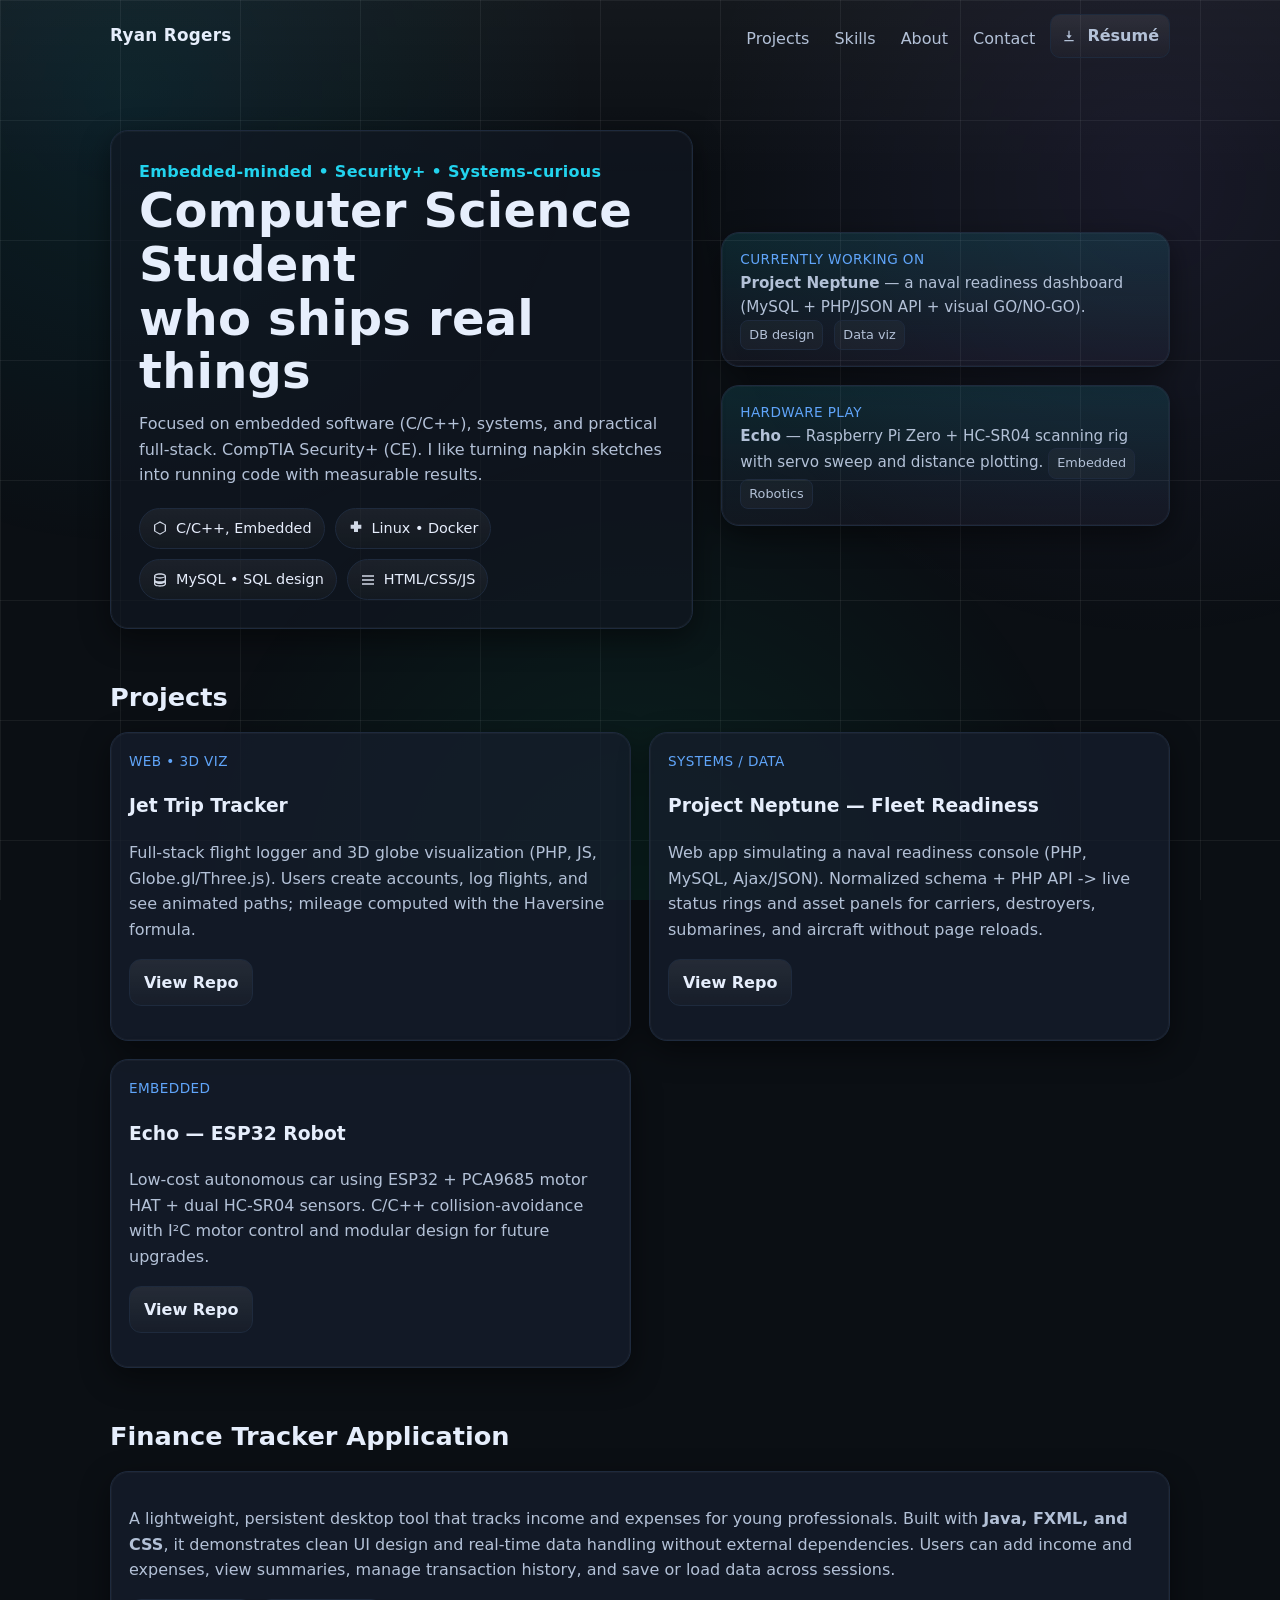
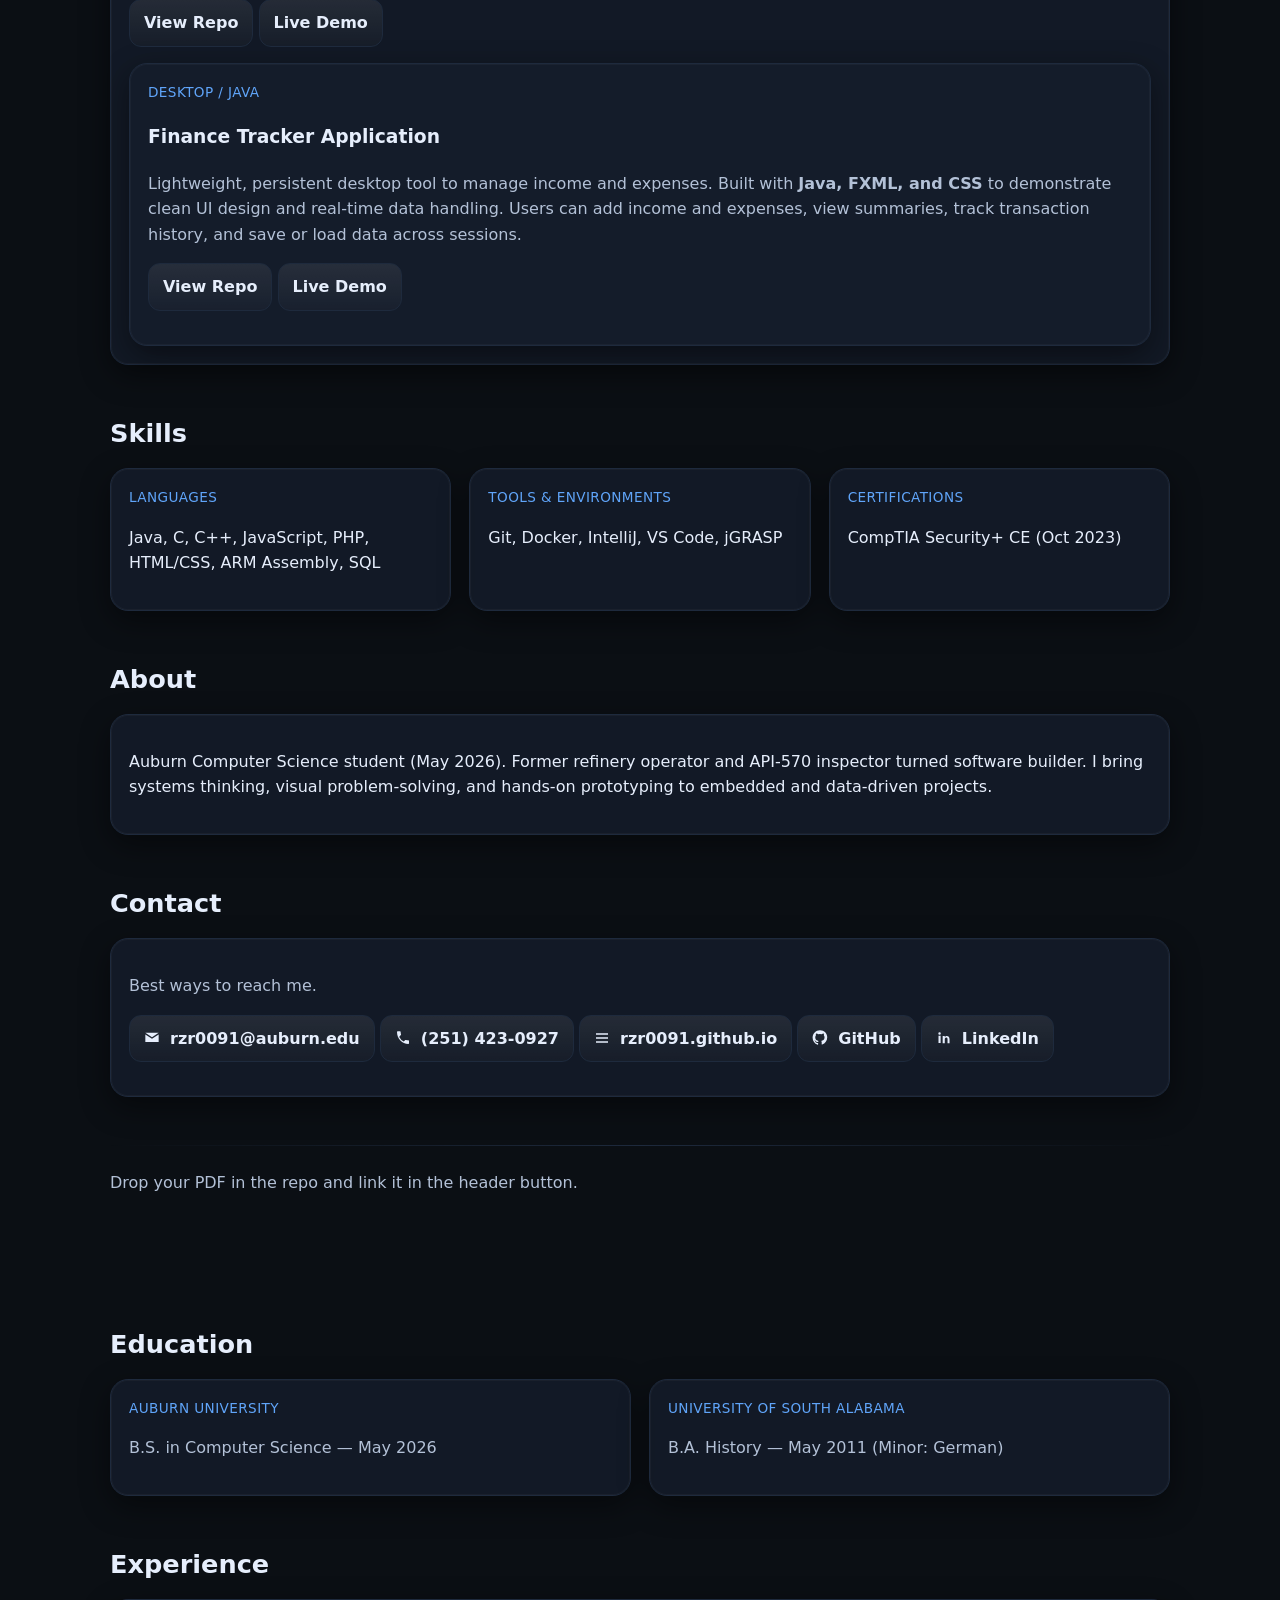
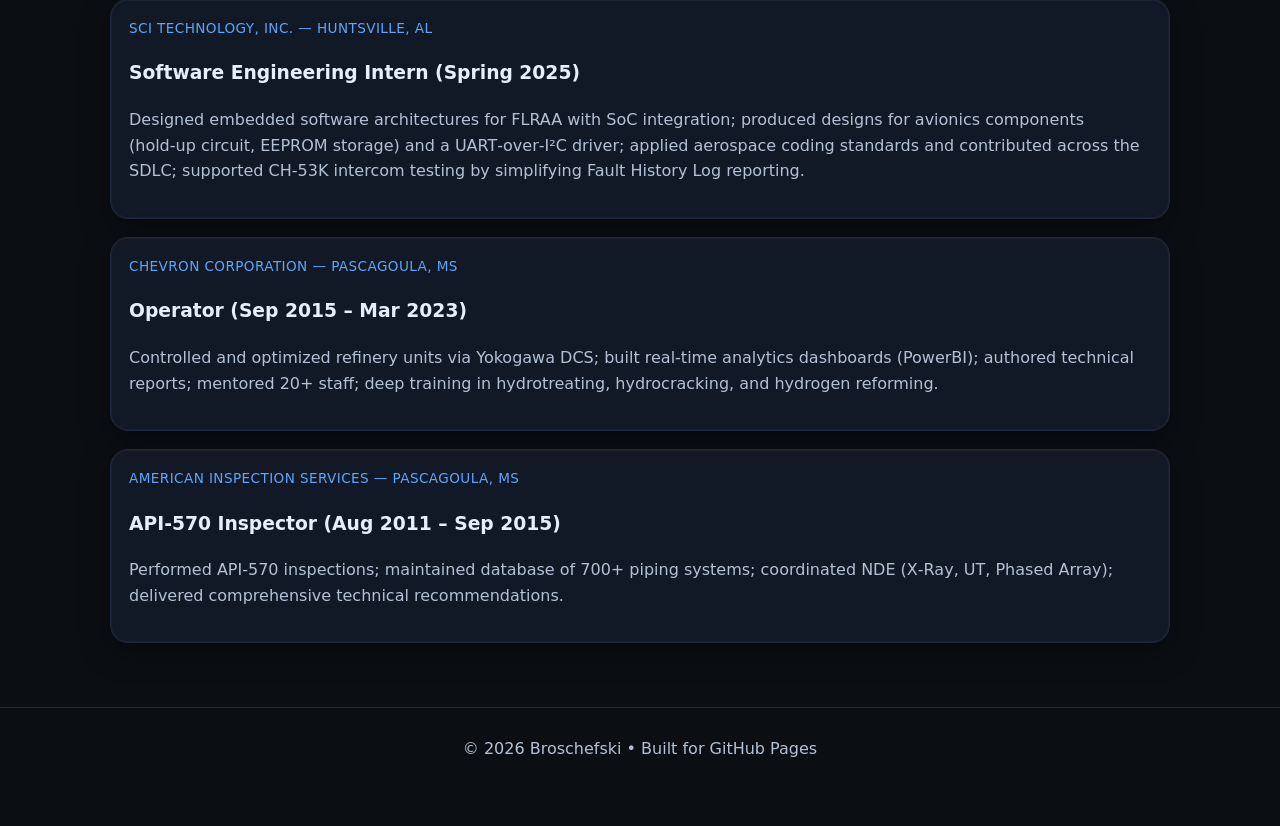
==== commit ad1bc21a: "Update index.html Changed CSS for mobile device formatting" ====
--- a/index.html
+++ b/index.html
@@ -420,6 +420,19 @@
     // mobile nav toggle
     const headerEl = document.querySelector('header');
     const toggleBtn = document.querySelector('.menu-toggle');
-    const linksEl = document.query
+    const linksEl = document.querySelector('.links');
+    if (toggleBtn && headerEl && linksEl) {
+      toggleBtn.addEventListener('click', () => {
+        const isOpen = headerEl.classList.toggle('nav-open');
+        toggleBtn.setAttribute('aria-expanded', String(isOpen));
+      });
+      // close menu on link click
+      linksEl.querySelectorAll('a').forEach(a => a.addEventListener('click', () => {
+        headerEl.classList.remove('nav-open');
+        toggleBtn.setAttribute('aria-expanded', 'false');
+      }));
+    }
+
+  </script>
 </body>
 </html>
